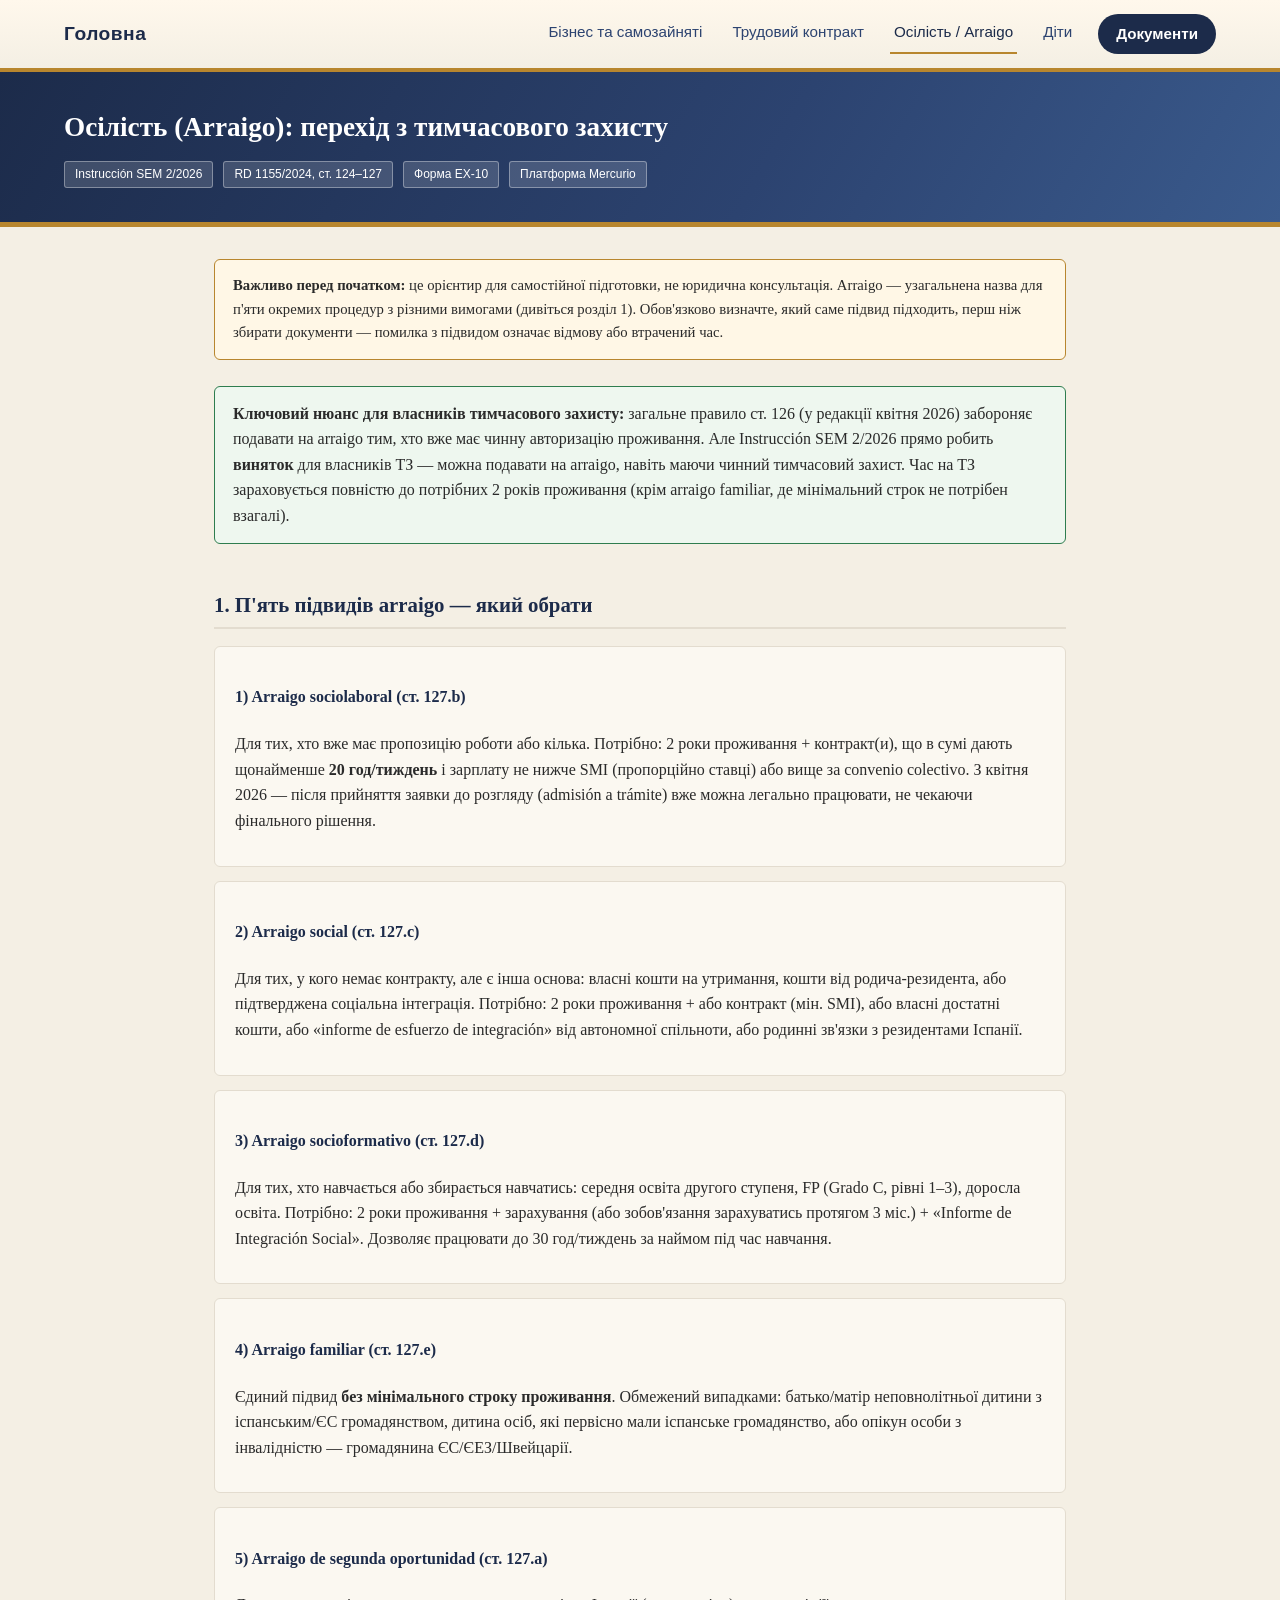
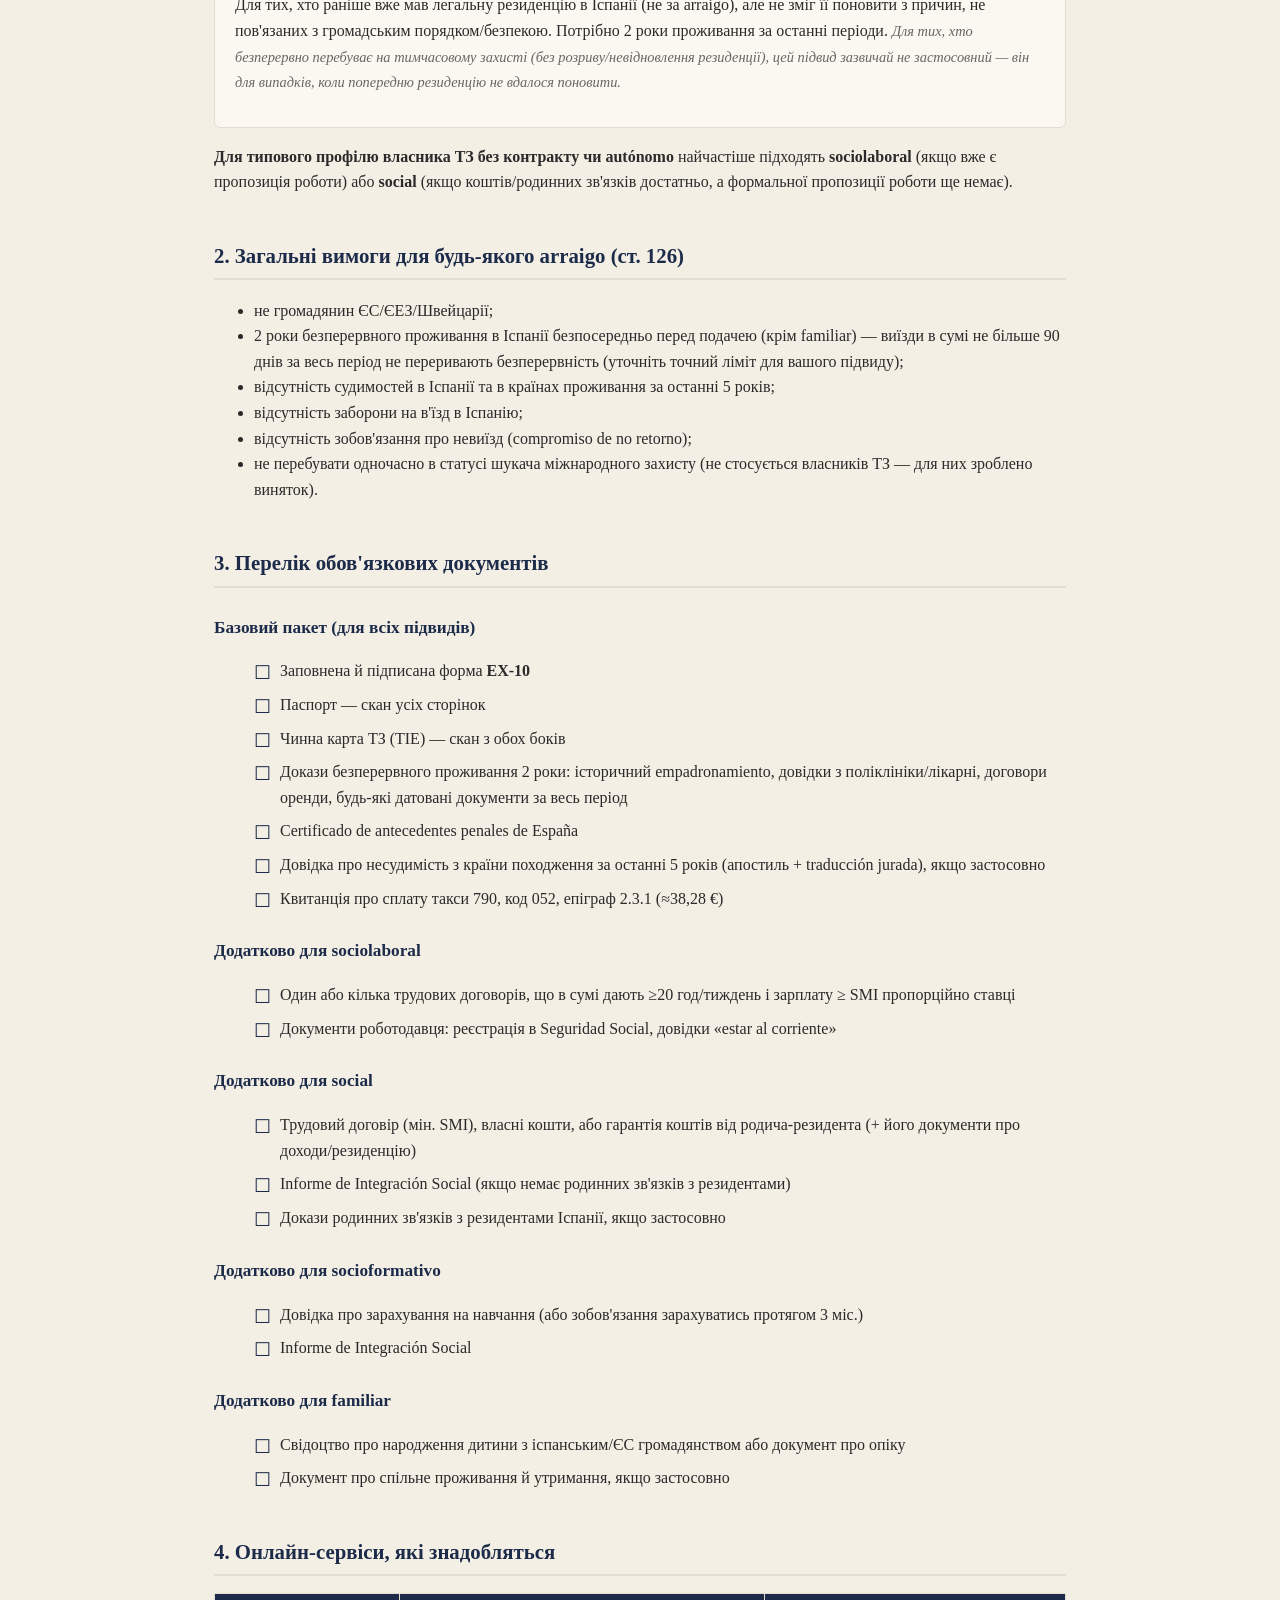
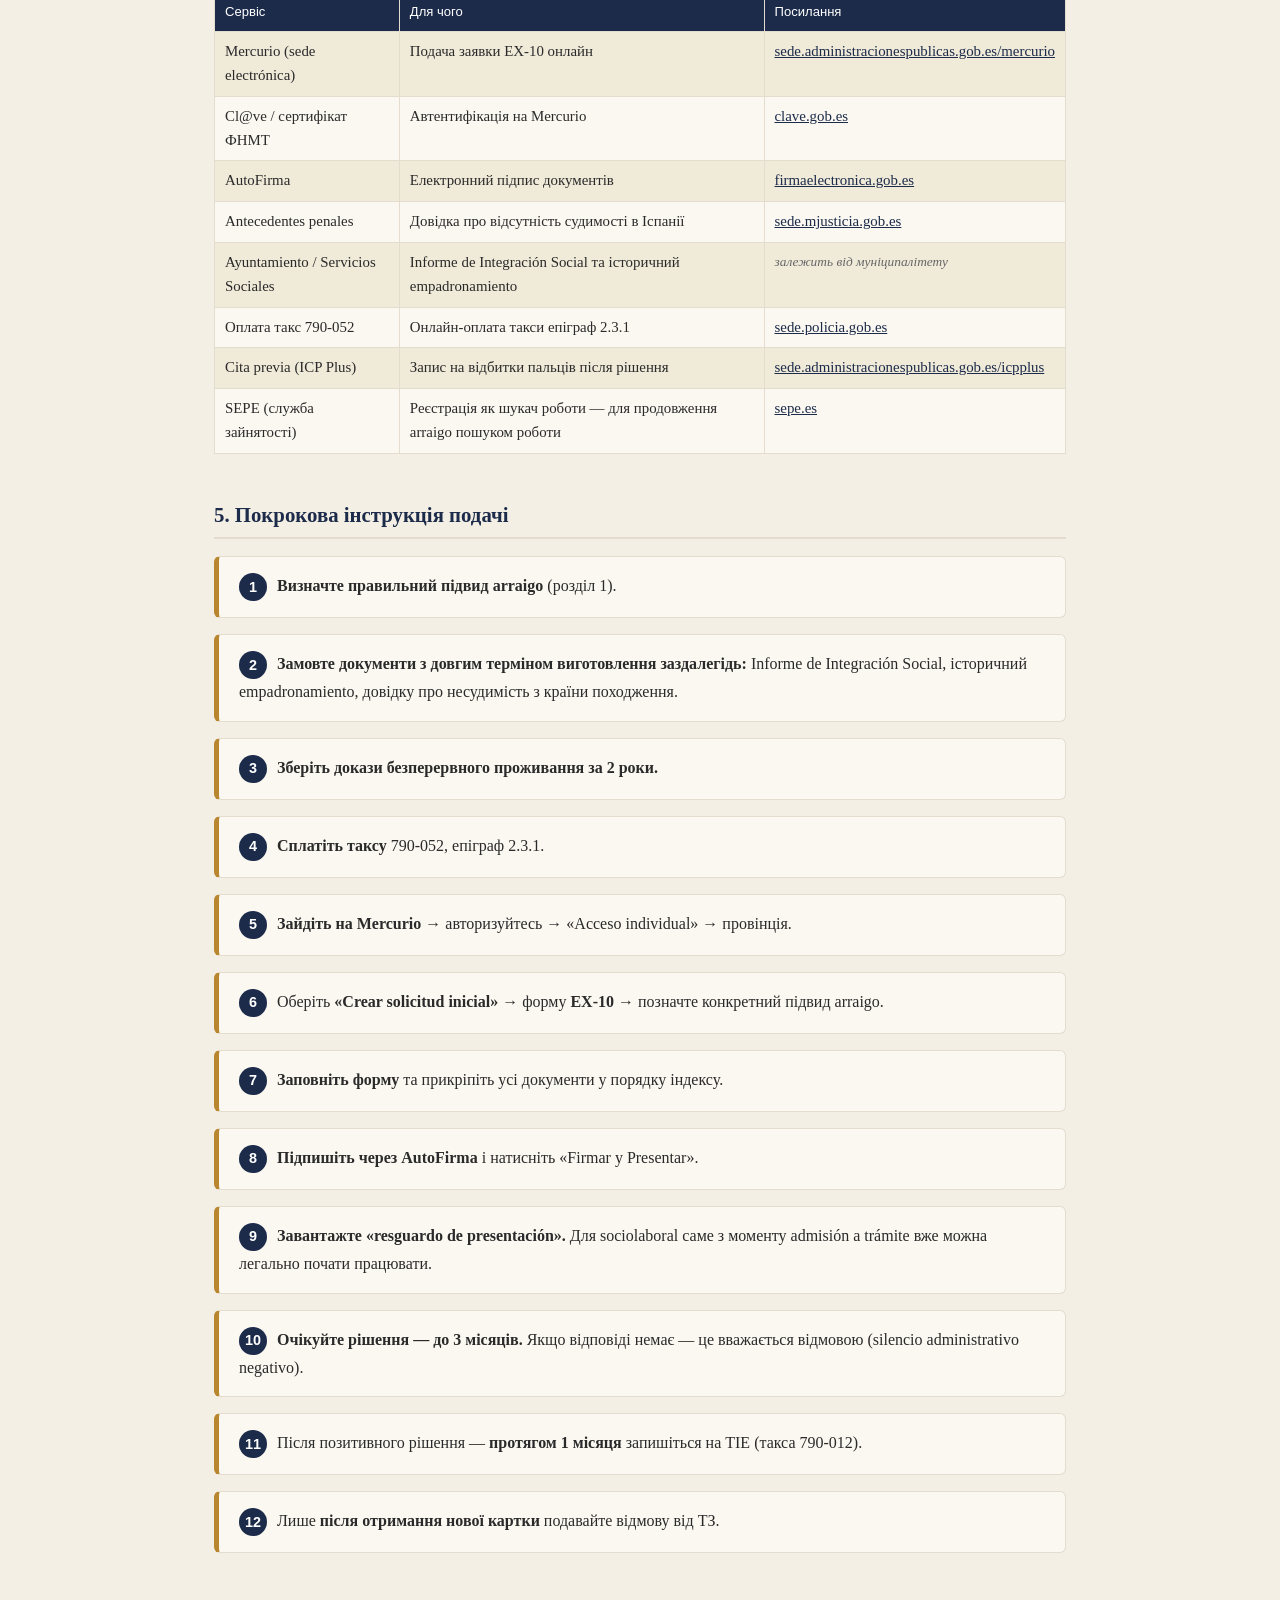
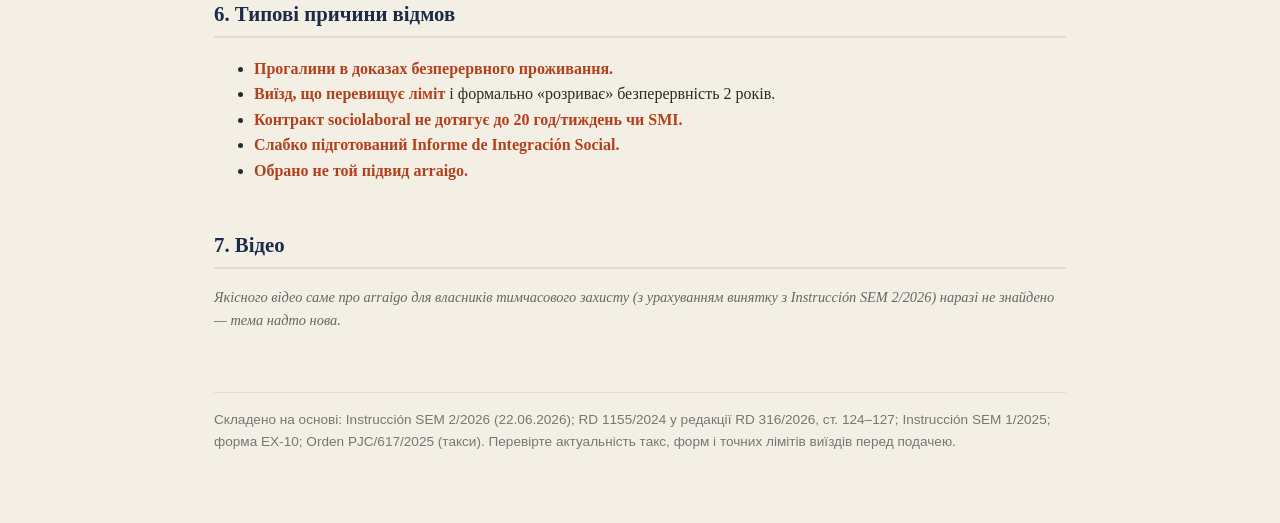
==== pages/arraigo.html @ 9e44d5eb "Initial commit: static site "Довідник ТЗ" Головна сторінка, сторінки розділів (arraigo, cuenta ajena" ====
<!DOCTYPE html>
<html lang="uk">
<head>
<meta charset="UTF-8">
<meta name="viewport" content="width=device-width, initial-scale=1.0">
<title>Осілість / Arraigo — перехід з ТЗ</title>
<link rel="stylesheet" href="../css/style.css">
</head>
<body>

<header class="site-header">
  <div class="nav-bar">
    <a href="../index.html" class="nav-logo">Головна</a>
    <nav class="nav-links">
      <a href="cuenta-propia.html">Бізнес та самозайняті</a>
      <a href="cuenta-ajena.html">Трудовий контракт</a>
      <a href="arraigo.html" class="active">Осілість / Arraigo</a>
      <a href="dity.html">Діти</a>
      <a href="dokumenty.html" class="nav-docs">Документи</a>
    </nav>
  </div>
</header>

<div class="page-banner">
  <h1>Осілість (Arraigo): перехід з тимчасового захисту</h1>
  <div class="badges">
    <span class="badge">Instrucción SEM 2/2026</span>
    <span class="badge">RD 1155/2024, ст. 124–127</span>
    <span class="badge">Форма EX-10</span>
    <span class="badge">Платформа Mercurio</span>
  </div>
</div>

<div class="container">

<div class="disclaimer">
  <strong>Важливо перед початком:</strong> це орієнтир для самостійної підготовки, не юридична консультація. Arraigo — узагальнена назва для п'яти окремих процедур з різними вимогами (дивіться розділ 1). Обов'язково визначте, який саме підвид підходить, перш ніж збирати документи — помилка з підвидом означає відмову або втрачений час.
</div>

<div class="highlight">
<strong>Ключовий нюанс для власників тимчасового захисту:</strong> загальне правило ст. 126 (у редакції квітня 2026) забороняє подавати на arraigo тим, хто вже має чинну авторизацію проживання. Але Instrucción SEM 2/2026 прямо робить <strong>виняток</strong> для власників ТЗ — можна подавати на arraigo, навіть маючи чинний тимчасовий захист. Час на ТЗ зараховується повністю до потрібних 2 років проживання (крім arraigo familiar, де мінімальний строк не потрібен взагалі).
</div>

<h2>1. П'ять підвидів arraigo — який обрати</h2>

<div class="type-card">
<h4>1) Arraigo sociolaboral (ст. 127.b)</h4>
<p>Для тих, хто вже має пропозицію роботи або кілька. Потрібно: 2 роки проживання + контракт(и), що в сумі дають щонайменше <strong>20 год/тиждень</strong> і зарплату не нижче SMI (пропорційно ставці) або вище за convenio colectivo. З квітня 2026 — після прийняття заявки до розгляду (admisión a trámite) вже можна легально працювати, не чекаючи фінального рішення.</p>
</div>

<div class="type-card">
<h4>2) Arraigo social (ст. 127.c)</h4>
<p>Для тих, у кого немає контракту, але є інша основа: власні кошти на утримання, кошти від родича-резидента, або підтверджена соціальна інтеграція. Потрібно: 2 роки проживання + або контракт (мін. SMI), або власні достатні кошти, або «informe de esfuerzo de integración» від автономної спільноти, або родинні зв'язки з резидентами Іспанії.</p>
</div>

<div class="type-card">
<h4>3) Arraigo socioformativo (ст. 127.d)</h4>
<p>Для тих, хто навчається або збирається навчатись: середня освіта другого ступеня, FP (Grado C, рівні 1–3), доросла освіта. Потрібно: 2 роки проживання + зарахування (або зобов'язання зарахуватись протягом 3 міс.) + «Informe de Integración Social». Дозволяє працювати до 30 год/тиждень за наймом під час навчання.</p>
</div>

<div class="type-card">
<h4>4) Arraigo familiar (ст. 127.e)</h4>
<p>Єдиний підвид <strong>без мінімального строку проживання</strong>. Обмежений випадками: батько/матір неповнолітньої дитини з іспанським/ЄС громадянством, дитина осіб, які первісно мали іспанське громадянство, або опікун особи з інвалідністю — громадянина ЄС/ЄЕЗ/Швейцарії.</p>
</div>

<div class="type-card">
<h4>5) Arraigo de segunda oportunidad (ст. 127.a)</h4>
<p>Для тих, хто раніше вже мав легальну резиденцію в Іспанії (не за arraigo), але не зміг її поновити з причин, не пов'язаних з громадським порядком/безпекою. Потрібно 2 роки проживання за останні періоди. <span class="note">Для тих, хто безперервно перебуває на тимчасовому захисті (без розриву/невідновлення резиденції), цей підвид зазвичай не застосовний — він для випадків, коли попередню резиденцію не вдалося поновити.</span></p>
</div>

<p><strong>Для типового профілю власника ТЗ без контракту чи autónomo</strong> найчастіше підходять <strong>sociolaboral</strong> (якщо вже є пропозиція роботи) або <strong>social</strong> (якщо коштів/родинних зв'язків достатньо, а формальної пропозиції роботи ще немає).</p>

<h2>2. Загальні вимоги для будь-якого arraigo (ст. 126)</h2>
<ul>
  <li>не громадянин ЄС/ЄЕЗ/Швейцарії;</li>
  <li>2 роки безперервного проживання в Іспанії безпосередньо перед подачею (крім familiar) — виїзди в сумі не більше 90 днів за весь період не переривають безперервність (уточніть точний ліміт для вашого підвиду);</li>
  <li>відсутність судимостей в Іспанії та в країнах проживання за останні 5 років;</li>
  <li>відсутність заборони на в'їзд в Іспанію;</li>
  <li>відсутність зобов'язання про невиїзд (compromiso de no retorno);</li>
  <li>не перебувати одночасно в статусі шукача міжнародного захисту (не стосується власників ТЗ — для них зроблено виняток).</li>
</ul>

<h2>3. Перелік обов'язкових документів</h2>

<h3>Базовий пакет (для всіх підвидів)</h3>
<ul class="checklist">
  <li>Заповнена й підписана форма <strong>EX-10</strong></li>
  <li>Паспорт — скан усіх сторінок</li>
  <li>Чинна карта ТЗ (TIE) — скан з обох боків</li>
  <li>Докази безперервного проживання 2 роки: історичний empadronamiento, довідки з поліклініки/лікарні, договори оренди, будь-які датовані документи за весь період</li>
  <li>Certificado de antecedentes penales de España</li>
  <li>Довідка про несудимість з країни походження за останні 5 років (апостиль + traducción jurada), якщо застосовно</li>
  <li>Квитанція про сплату такси 790, код 052, епіграф 2.3.1 (≈38,28 €)</li>
</ul>

<h3>Додатково для sociolaboral</h3>
<ul class="checklist">
  <li>Один або кілька трудових договорів, що в сумі дають ≥20 год/тиждень і зарплату ≥ SMI пропорційно ставці</li>
  <li>Документи роботодавця: реєстрація в Seguridad Social, довідки «estar al corriente»</li>
</ul>

<h3>Додатково для social</h3>
<ul class="checklist">
  <li>Трудовий договір (мін. SMI), власні кошти, або гарантія коштів від родича-резидента (+ його документи про доходи/резиденцію)</li>
  <li>Informe de Integración Social (якщо немає родинних зв'язків з резидентами)</li>
  <li>Докази родинних зв'язків з резидентами Іспанії, якщо застосовно</li>
</ul>

<h3>Додатково для socioformativo</h3>
<ul class="checklist">
  <li>Довідка про зарахування на навчання (або зобов'язання зарахуватись протягом 3 міс.)</li>
  <li>Informe de Integración Social</li>
</ul>

<h3>Додатково для familiar</h3>
<ul class="checklist">
  <li>Свідоцтво про народження дитини з іспанським/ЄС громадянством або документ про опіку</li>
  <li>Документ про спільне проживання й утримання, якщо застосовно</li>
</ul>

<h2>4. Онлайн-сервіси, які знадобляться</h2>

<table>
<tr><th>Сервіс</th><th>Для чого</th><th>Посилання</th></tr>
<tr><td>Mercurio (sede electrónica)</td><td>Подача заявки EX-10 онлайн</td><td><a href="https://sede.administracionespublicas.gob.es/mercurio/inicioMercurio.html" target="_blank">sede.administracionespublicas.gob.es/mercurio</a></td></tr>
<tr><td>Cl@ve / сертифікат ФНМТ</td><td>Автентифікація на Mercurio</td><td><a href="https://clave.gob.es/" target="_blank">clave.gob.es</a></td></tr>
<tr><td>AutoFirma</td><td>Електронний підпис документів</td><td><a href="https://firmaelectronica.gob.es/Home/Descargas.html" target="_blank">firmaelectronica.gob.es</a></td></tr>
<tr><td>Antecedentes penales</td><td>Довідка про відсутність судимості в Іспанії</td><td><a href="https://sede.mjusticia.gob.es/es/tramites/certificado-antecedentes-penales" target="_blank">sede.mjusticia.gob.es</a></td></tr>
<tr><td>Ayuntamiento / Servicios Sociales</td><td>Informe de Integración Social та історичний empadronamiento</td><td class="note">залежить від муніципалітету</td></tr>
<tr><td>Оплата такс 790-052</td><td>Онлайн-оплата такси епіграф 2.3.1</td><td><a href="https://sede.policia.gob.es/Tasa790_052/ImpresoRellenar.aspx" target="_blank">sede.policia.gob.es</a></td></tr>
<tr><td>Cita previa (ICP Plus)</td><td>Запис на відбитки пальців після рішення</td><td><a href="https://sede.administracionespublicas.gob.es/icpplus/index.html" target="_blank">sede.administracionespublicas.gob.es/icpplus</a></td></tr>
<tr><td>SEPE (служба зайнятості)</td><td>Реєстрація як шукач роботи — для продовження arraigo пошуком роботи</td><td><a href="https://www.sepe.es/" target="_blank">sepe.es</a></td></tr>
</table>

<h2>5. Покрокова інструкція подачі</h2>
<div class="step"><span class="step-num">1</span><strong>Визначте правильний підвид arraigo</strong> (розділ 1).</div>
<div class="step"><span class="step-num">2</span><strong>Замовте документи з довгим терміном виготовлення заздалегідь:</strong> Informe de Integración Social, історичний empadronamiento, довідку про несудимість з країни походження.</div>
<div class="step"><span class="step-num">3</span><strong>Зберіть докази безперервного проживання за 2 роки.</strong></div>
<div class="step"><span class="step-num">4</span><strong>Сплатіть таксу</strong> 790-052, епіграф 2.3.1.</div>
<div class="step"><span class="step-num">5</span><strong>Зайдіть на Mercurio</strong> → авторизуйтесь → «Acceso individual» → провінція.</div>
<div class="step"><span class="step-num">6</span>Оберіть <strong>«Crear solicitud inicial»</strong> → форму <strong>EX-10</strong> → позначте конкретний підвид arraigo.</div>
<div class="step"><span class="step-num">7</span><strong>Заповніть форму</strong> та прикріпіть усі документи у порядку індексу.</div>
<div class="step"><span class="step-num">8</span><strong>Підпишіть через AutoFirma</strong> і натисніть «Firmar y Presentar».</div>
<div class="step"><span class="step-num">9</span><strong>Завантажте «resguardo de presentación».</strong> Для sociolaboral саме з моменту admisión a trámite вже можна легально почати працювати.</div>
<div class="step"><span class="step-num">10</span><strong>Очікуйте рішення — до 3 місяців.</strong> Якщо відповіді немає — це вважається відмовою (silencio administrativo negativo).</div>
<div class="step"><span class="step-num">11</span>Після позитивного рішення — <strong>протягом 1 місяця</strong> запишіться на TIE (такса 790-012).</div>
<div class="step"><span class="step-num">12</span>Лише <strong>після отримання нової картки</strong> подавайте відмову від ТЗ.</div>

<h2>6. Типові причини відмов</h2>
<ul>
  <li><span class="tag-warn">Прогалини в доказах безперервного проживання.</span></li>
  <li><span class="tag-warn">Виїзд, що перевищує ліміт</span> і формально «розриває» безперервність 2 років.</li>
  <li><span class="tag-warn">Контракт sociolaboral не дотягує до 20 год/тиждень чи SMI.</span></li>
  <li><span class="tag-warn">Слабко підготований Informe de Integración Social.</span></li>
  <li><span class="tag-warn">Обрано не той підвид arraigo.</span></li>
</ul>

<h2>7. Відео</h2>
<p class="note">Якісного відео саме про arraigo для власників тимчасового захисту (з урахуванням винятку з Instrucción SEM 2/2026) наразі не знайдено — тема надто нова.</p>

<div class="page-footer">
  Складено на основі: Instrucción SEM 2/2026 (22.06.2026); RD 1155/2024 у редакції RD 316/2026, ст. 124–127; Instrucción SEM 1/2025; форма EX-10; Orden PJC/617/2025 (такси). Перевірте актуальність такс, форм і точних лімітів виїздів перед подачею.
</div>

</div>
</body>
</html>
---- css/style.css ----
:root{
  --navy:#1c2b4a;
  --navy-light:#2c4370;
  --gold:#b8862e;
  --gold-light:#d9a94a;
  --bg:#f4efe4;
  --bg-card:#fbf8f1;
  --line:#e3dccf;
  --ok:#2e7d4f;
  --warn:#b3401c;
  --ukr-blue:#0057b7;
  --ukr-yellow:#ffd700;
  --esp-red:#c60b1e;
}

*{box-sizing:border-box;}

body{
  margin:0;
  font-family:"Georgia","Times New Roman",serif;
  background:var(--bg);
  color:#2a2a2a;
  line-height:1.6;
}

a{color:var(--navy);}

/* ===== HEADER / NAV ===== */
.site-header{
  background:linear-gradient(180deg,#fff8ec 0%, var(--bg) 100%);
  border-bottom:4px solid var(--gold);
}

.nav-bar{
  max-width:1200px;
  margin:0 auto;
  display:flex;
  align-items:center;
  justify-content:space-between;
  padding:14px 24px;
  flex-wrap:wrap;
  gap:10px;
}

.nav-logo{
  font-weight:bold;
  font-size:1.2em;
  color:var(--navy);
  text-decoration:none;
  font-family:Arial,sans-serif;
  letter-spacing:0.5px;
}

.nav-links{
  display:flex;
  gap:22px;
  flex-wrap:wrap;
  font-family:Arial,sans-serif;
  font-size:0.95em;
}

.nav-links a{
  text-decoration:none;
  color:var(--navy-light);
  padding:6px 4px;
  border-bottom:2px solid transparent;
  transition:border-color .2s;
}
.nav-links a:hover, .nav-links a.active{
  border-bottom:2px solid var(--gold);
  color:var(--navy);
}

.nav-docs{
  background:var(--navy);
  color:#fff !important;
  padding:8px 18px !important;
  border-radius:20px;
  border-bottom:none !important;
  font-weight:bold;
}
.nav-docs:hover{
  background:var(--gold);
  border-bottom:none !important;
}

/* ===== HERO (тільки на головній) ===== */
.hero{
  position:relative;
  width:100%;
  max-height:420px;
  overflow:hidden;
}
.hero img{
  width:100%;
  display:block;
  object-fit:cover;
  max-height:420px;
}
.hero-caption{
  position:absolute;
  bottom:0; left:0; right:0;
  background:linear-gradient(0deg, rgba(28,43,74,0.88) 0%, rgba(28,43,74,0.15) 90%);
  color:#fff;
  padding:40px 5% 24px;
  text-align:center;
}
.hero-caption h1{
  font-size:1.9em;
  margin:0 0 8px;
  font-family:Georgia, serif;
  text-shadow:0 2px 6px rgba(0,0,0,0.4);
}
.hero-caption p{
  margin:0;
  font-size:1.05em;
  opacity:0.95;
  font-family:Arial,sans-serif;
}

/* ===== PAGE BANNER (на внутрішніх сторінках) ===== */
.page-banner{
  background:linear-gradient(120deg, var(--navy) 0%, var(--navy-light) 60%, #3a5a8c 100%);
  color:#fff;
  padding:34px 5%;
  border-bottom:5px solid var(--gold);
}
.page-banner h1{
  margin:0 0 6px;
  font-size:1.7em;
}
.page-banner .badges{margin-top:10px;}
.badge{
  display:inline-block;
  background:rgba(255,255,255,0.15);
  border:1px solid rgba(255,255,255,0.35);
  color:#fff;
  font-size:0.75em;
  padding:3px 10px;
  border-radius:3px;
  margin-right:6px;
  font-family:Arial,sans-serif;
}

/* ===== CONTAINER ===== */
.container{
  max-width:900px;
  margin:0 auto;
  padding:32px 24px 70px;
}
.container-wide{
  max-width:1200px;
  margin:0 auto;
  padding:32px 24px 70px;
}

/* ===== INTRO / SECTIONS ===== */
.intro-text{
  background:var(--bg-card);
  border:1px solid var(--line);
  border-radius:10px;
  padding:24px 30px;
  margin:30px 0;
}
.intro-text h2{margin-top:0;color:var(--navy);}

h2{color:var(--navy);border-bottom:2px solid var(--line);padding-bottom:6px;margin-top:44px;font-size:1.3em;}
h3{color:var(--navy);margin-top:26px;font-size:1.08em;}
h4{color:var(--navy);}

.disclaimer{
  background:#fff7e6;
  border:1px solid var(--gold);
  border-radius:6px;
  padding:14px 18px;
  margin-bottom:26px;
  font-size:0.92em;
}

.highlight{
  background:#eef7ef;
  border:1px solid var(--ok);
  border-radius:6px;
  padding:14px 18px;
  margin:16px 0;
}

.link-box{
  background:#eef2f7;
  border-radius:6px;
  padding:12px 16px;
  margin:10px 0;
}
.link-box a{font-weight:bold;}

.note{font-size:0.9em;color:#666;font-style:italic;}

.step{
  background:var(--bg-card);
  border:1px solid var(--line);
  border-left:5px solid var(--gold);
  border-radius:6px;
  padding:16px 20px;
  margin:16px 0;
}
.step-num{
  display:inline-flex;align-items:center;justify-content:center;
  width:28px;height:28px;background:var(--navy);color:#fff;
  border-radius:50%;font-family:Arial,sans-serif;font-weight:bold;
  font-size:0.9em;margin-right:10px;
}

.type-card{
  background:var(--bg-card);
  border:1px solid var(--line);
  border-radius:6px;
  padding:16px 20px;
  margin:14px 0;
}

table{width:100%;border-collapse:collapse;margin:16px 0;font-size:0.93em;background:var(--bg-card);}
th,td{border:1px solid var(--line);padding:8px 10px;text-align:left;vertical-align:top;}
th{background:var(--navy);color:#fff;font-family:Arial,sans-serif;font-weight:normal;font-size:0.88em;}
tr:nth-child(even){background:#f0ead9;}

.checklist li{list-style:none;margin-bottom:8px;padding-left:26px;position:relative;}
.checklist li::before{content:"☐";position:absolute;left:0;font-size:1.2em;color:var(--navy);}

.tag-ok{color:var(--ok);font-weight:bold;}
.tag-warn{color:var(--warn);font-weight:bold;}

/* ===== TILES (головна сторінка) ===== */
.tiles-grid{
  display:grid;
  grid-template-columns:repeat(4, 1fr);
  gap:22px;
  margin:36px 0;
}
.tiles-grid.small{
  grid-template-columns:repeat(2, 1fr);
  max-width:700px;
  margin:36px auto;
}
.tile{
  display:block;
  text-decoration:none;
  color:inherit;
  background:var(--bg-card);
  border:1px solid var(--line);
  border-radius:14px;
  overflow:hidden;
  box-shadow:0 3px 10px rgba(28,43,74,0.08);
  transition:transform .18s, box-shadow .18s;
}
.tile:hover{
  transform:translateY(-5px);
  box-shadow:0 10px 22px rgba(28,43,74,0.18);
}
.tile-img{
  width:100%;
  height:150px;
  object-fit:cover;
  display:block;
  border-bottom:4px solid var(--gold);
}
.tile-body{
  padding:16px 18px 20px;
  font-family:Arial,sans-serif;
}
.tile-body h3{
  margin:0 0 8px;
  color:var(--navy);
  font-size:1.05em;
  font-family:Georgia,serif;
}
.tile-body p{
  margin:0;
  font-size:0.88em;
  color:#555;
}
.tile-secondary .tile-body{
  background:linear-gradient(120deg, var(--navy) 0%, var(--navy-light) 100%);
}
.tile-secondary .tile-body h3{color:#fff;}
.tile-secondary .tile-body p{color:#e6e9f0;}
.tile-secondary{border-color:var(--navy);}

/* ===== FOOTER / LEGAL ===== */
.legal-footer{
  max-width:900px;
  margin:50px auto 0;
  padding:20px 24px 40px;
  border-top:1px solid var(--line);
  font-size:0.88em;
  color:#666;
  text-align:center;
  font-family:Arial,sans-serif;
}

.page-footer{
  margin-top:60px;
  padding-top:16px;
  border-top:1px solid var(--line);
  font-size:0.85em;
  color:#777;
  font-family:Arial,sans-serif;
}

@media (max-width: 900px){
  .tiles-grid{grid-template-columns:repeat(2,1fr);}
  .tiles-grid.small{grid-template-columns:1fr;}
  .hero-caption h1{font-size:1.3em;}
}
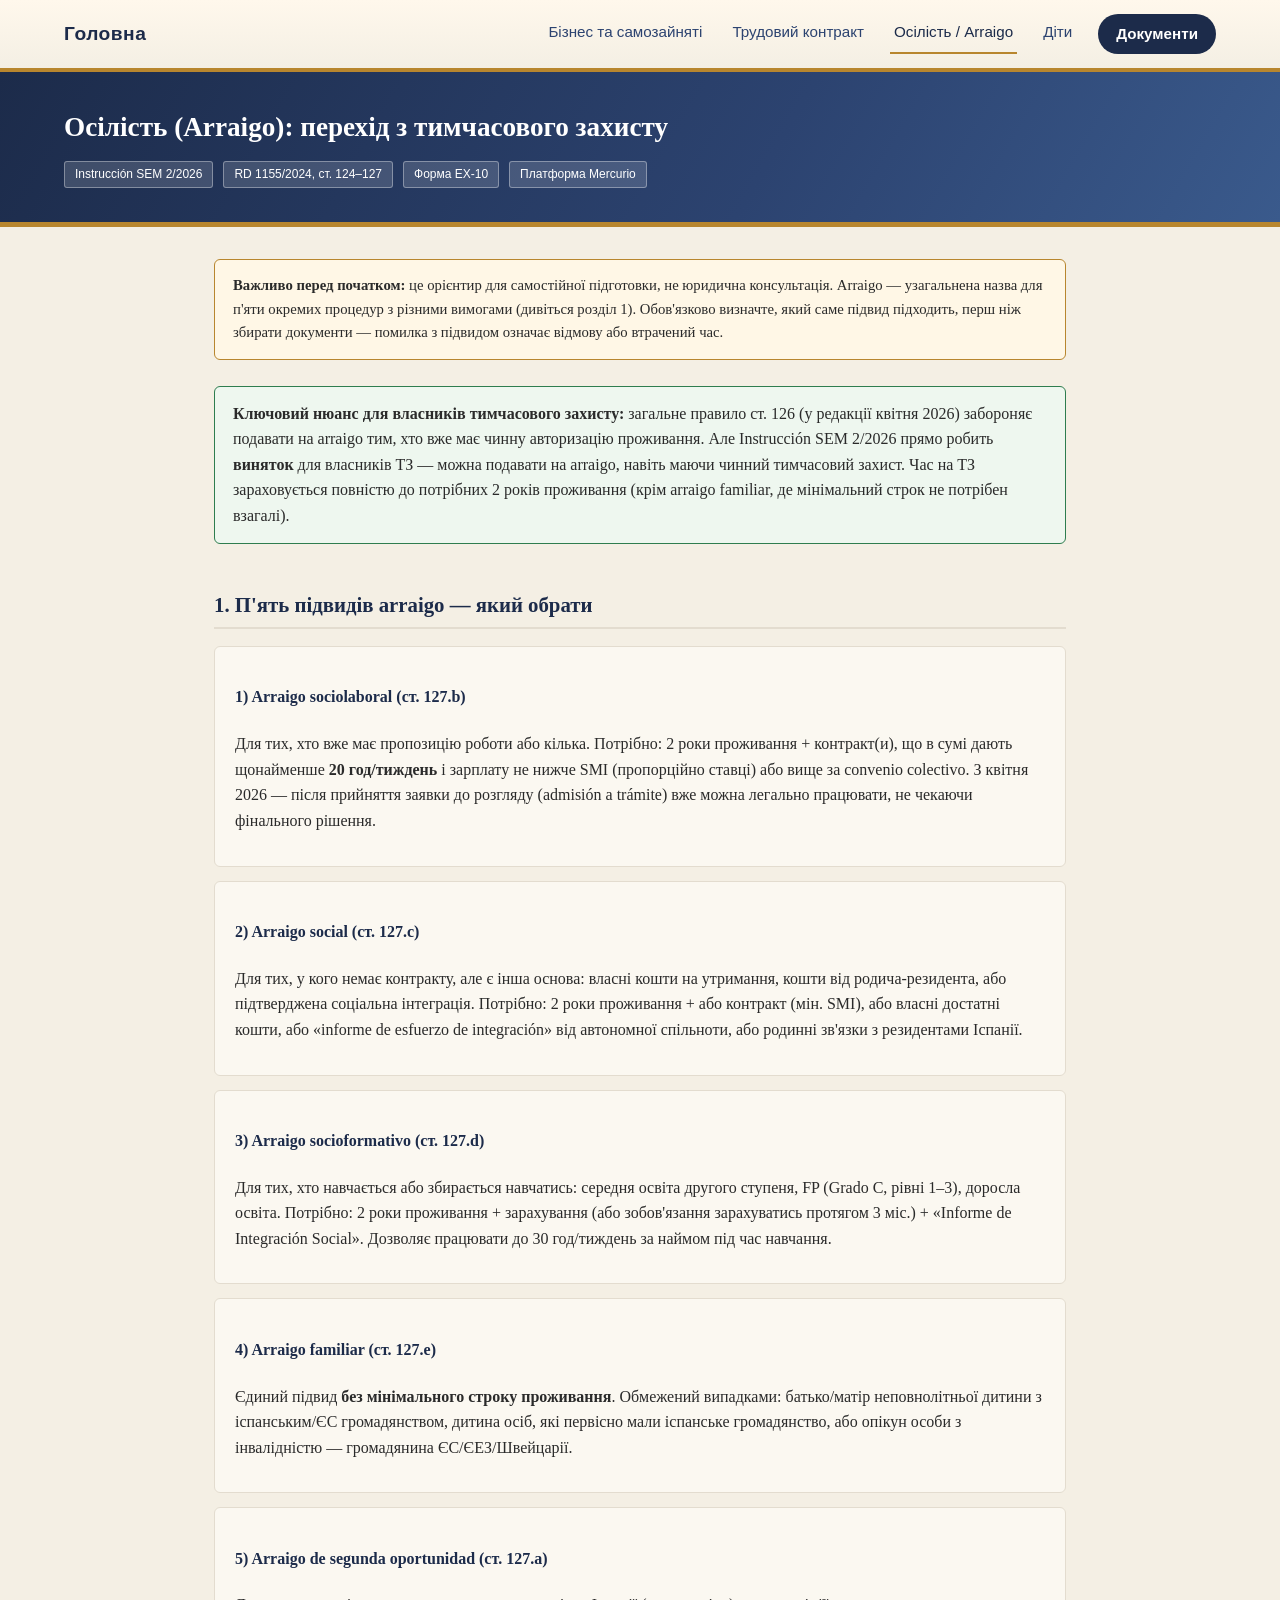
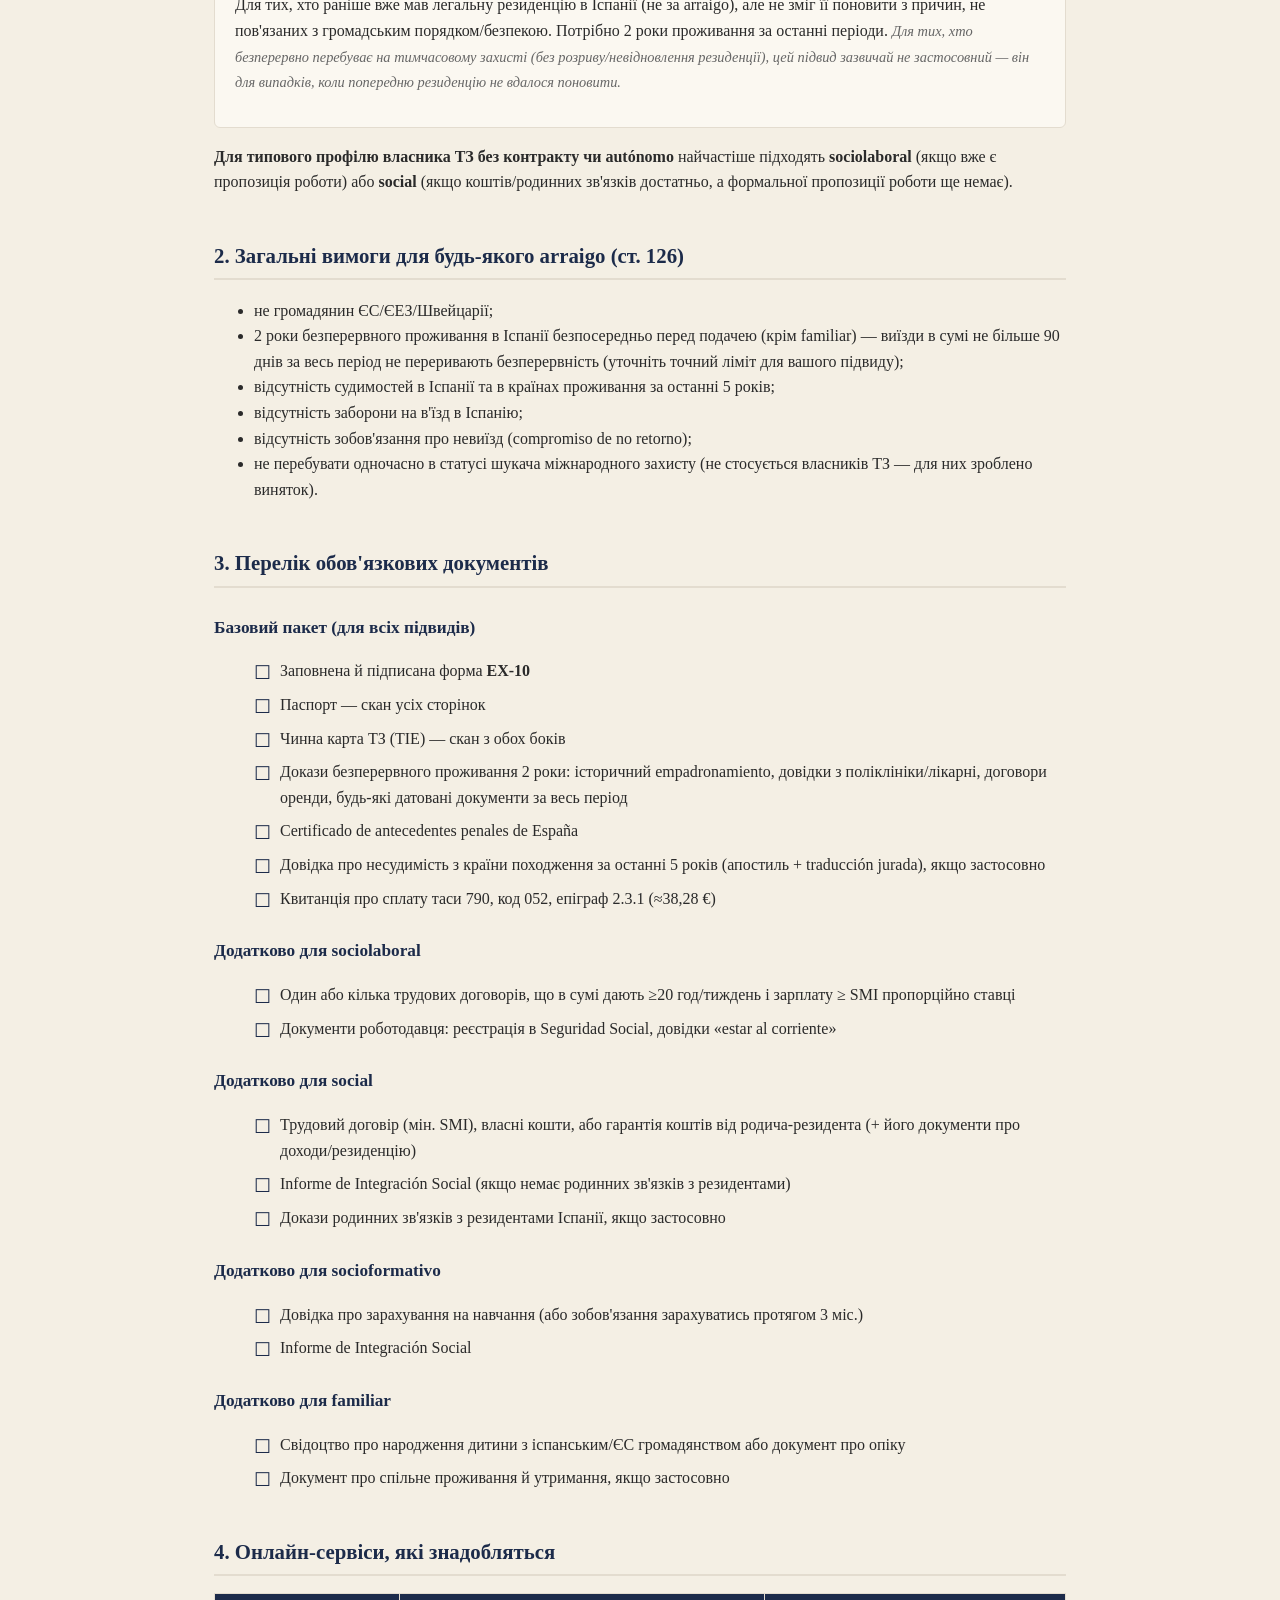
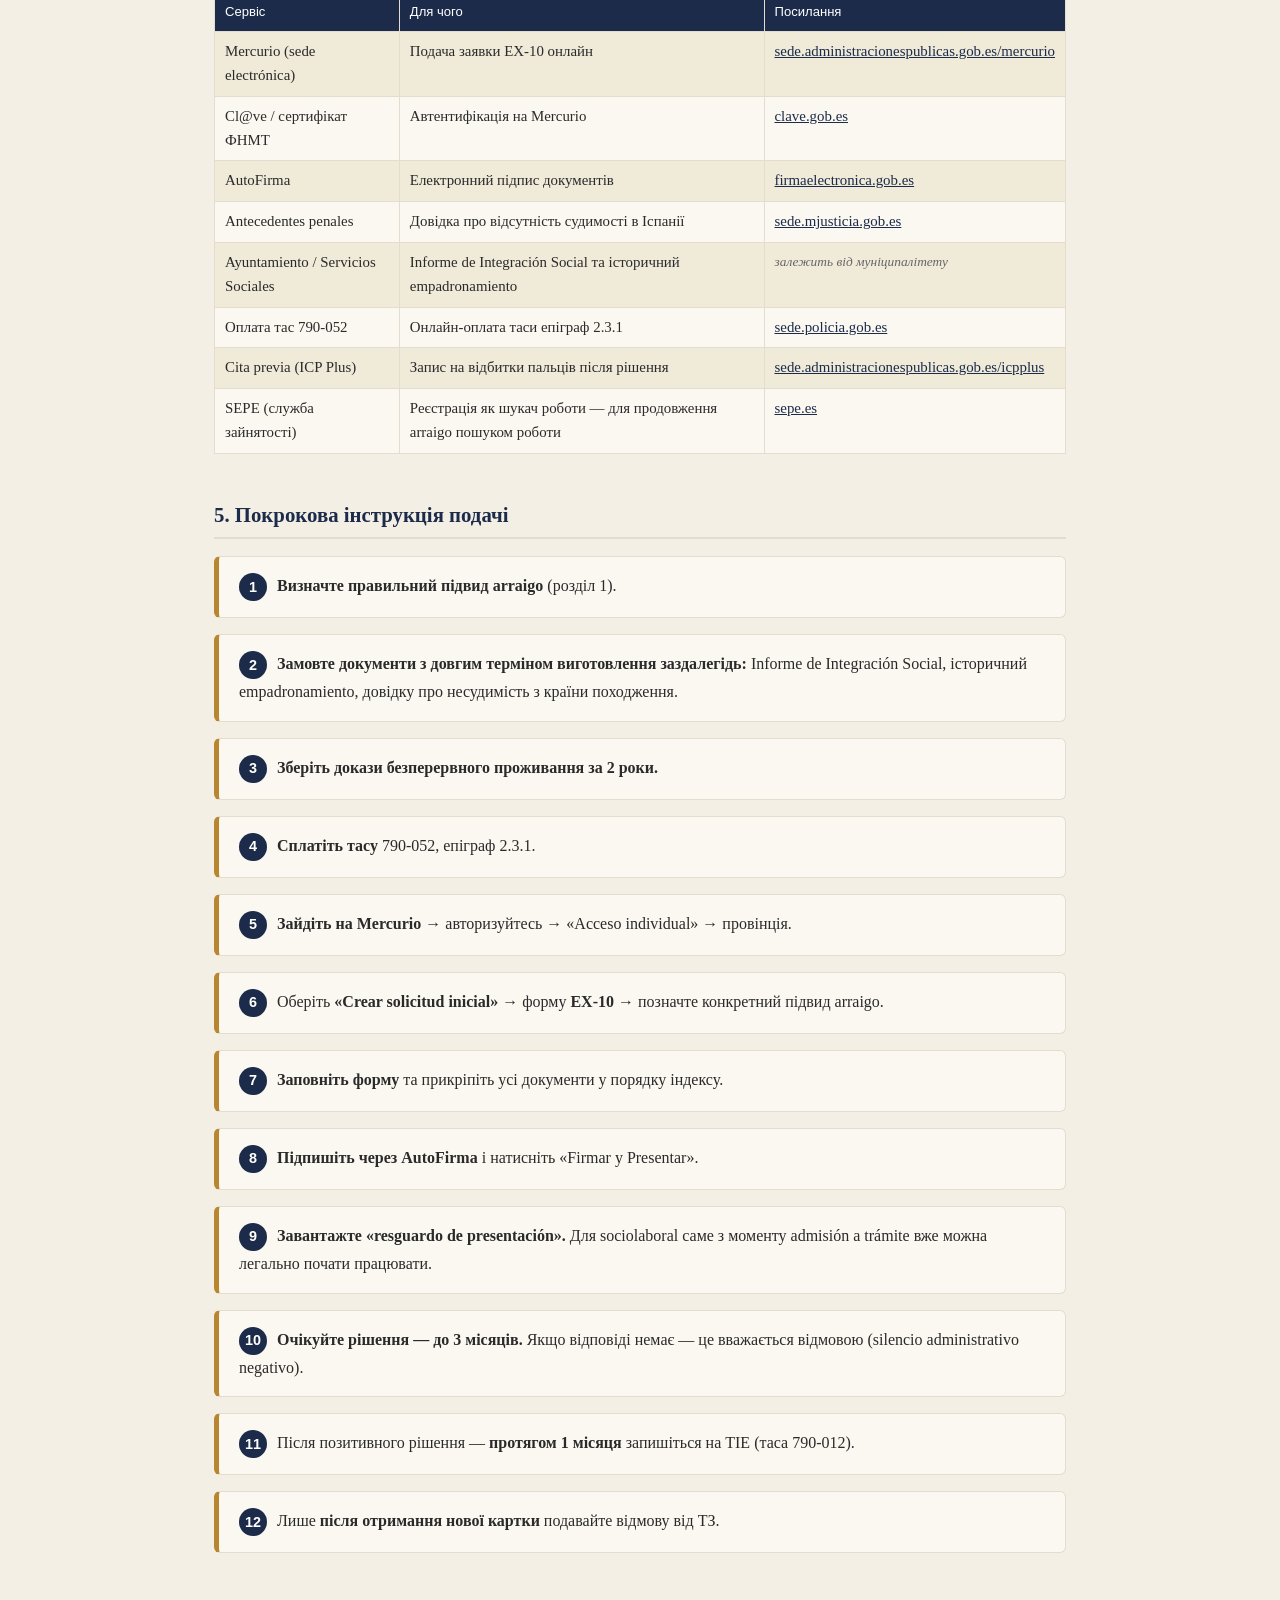
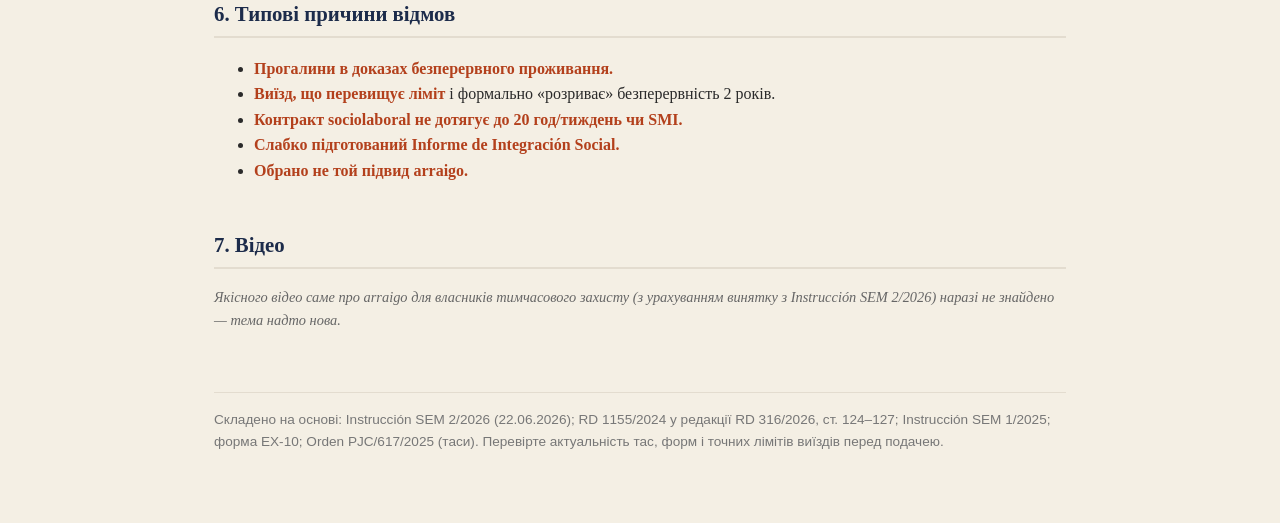
==== commit cb780351: "Уніфіковано написання: "такса" -> "таса" Замінено корінь "такс" на "тас" у всіх відмінках (таса, тас" ====
--- a/pages/arraigo.html
+++ b/pages/arraigo.html
@@ -90,7 +90,7 @@
   <li>Докази безперервного проживання 2 роки: історичний empadronamiento, довідки з поліклініки/лікарні, договори оренди, будь-які датовані документи за весь період</li>
   <li>Certificado de antecedentes penales de España</li>
   <li>Довідка про несудимість з країни походження за останні 5 років (апостиль + traducción jurada), якщо застосовно</li>
-  <li>Квитанція про сплату такси 790, код 052, епіграф 2.3.1 (≈38,28 €)</li>
+  <li>Квитанція про сплату таси 790, код 052, епіграф 2.3.1 (≈38,28 €)</li>
 </ul>
 
 <h3>Додатково для sociolaboral</h3>
@@ -127,7 +127,7 @@
 <tr><td>AutoFirma</td><td>Електронний підпис документів</td><td><a href="https://firmaelectronica.gob.es/Home/Descargas.html" target="_blank">firmaelectronica.gob.es</a></td></tr>
 <tr><td>Antecedentes penales</td><td>Довідка про відсутність судимості в Іспанії</td><td><a href="https://sede.mjusticia.gob.es/es/tramites/certificado-antecedentes-penales" target="_blank">sede.mjusticia.gob.es</a></td></tr>
 <tr><td>Ayuntamiento / Servicios Sociales</td><td>Informe de Integración Social та історичний empadronamiento</td><td class="note">залежить від муніципалітету</td></tr>
-<tr><td>Оплата такс 790-052</td><td>Онлайн-оплата такси епіграф 2.3.1</td><td><a href="https://sede.policia.gob.es/Tasa790_052/ImpresoRellenar.aspx" target="_blank">sede.policia.gob.es</a></td></tr>
+<tr><td>Оплата тас 790-052</td><td>Онлайн-оплата таси епіграф 2.3.1</td><td><a href="https://sede.policia.gob.es/Tasa790_052/ImpresoRellenar.aspx" target="_blank">sede.policia.gob.es</a></td></tr>
 <tr><td>Cita previa (ICP Plus)</td><td>Запис на відбитки пальців після рішення</td><td><a href="https://sede.administracionespublicas.gob.es/icpplus/index.html" target="_blank">sede.administracionespublicas.gob.es/icpplus</a></td></tr>
 <tr><td>SEPE (служба зайнятості)</td><td>Реєстрація як шукач роботи — для продовження arraigo пошуком роботи</td><td><a href="https://www.sepe.es/" target="_blank">sepe.es</a></td></tr>
 </table>
@@ -136,14 +136,14 @@
 <div class="step"><span class="step-num">1</span><strong>Визначте правильний підвид arraigo</strong> (розділ 1).</div>
 <div class="step"><span class="step-num">2</span><strong>Замовте документи з довгим терміном виготовлення заздалегідь:</strong> Informe de Integración Social, історичний empadronamiento, довідку про несудимість з країни походження.</div>
 <div class="step"><span class="step-num">3</span><strong>Зберіть докази безперервного проживання за 2 роки.</strong></div>
-<div class="step"><span class="step-num">4</span><strong>Сплатіть таксу</strong> 790-052, епіграф 2.3.1.</div>
+<div class="step"><span class="step-num">4</span><strong>Сплатіть тасу</strong> 790-052, епіграф 2.3.1.</div>
 <div class="step"><span class="step-num">5</span><strong>Зайдіть на Mercurio</strong> → авторизуйтесь → «Acceso individual» → провінція.</div>
 <div class="step"><span class="step-num">6</span>Оберіть <strong>«Crear solicitud inicial»</strong> → форму <strong>EX-10</strong> → позначте конкретний підвид arraigo.</div>
 <div class="step"><span class="step-num">7</span><strong>Заповніть форму</strong> та прикріпіть усі документи у порядку індексу.</div>
 <div class="step"><span class="step-num">8</span><strong>Підпишіть через AutoFirma</strong> і натисніть «Firmar y Presentar».</div>
 <div class="step"><span class="step-num">9</span><strong>Завантажте «resguardo de presentación».</strong> Для sociolaboral саме з моменту admisión a trámite вже можна легально почати працювати.</div>
 <div class="step"><span class="step-num">10</span><strong>Очікуйте рішення — до 3 місяців.</strong> Якщо відповіді немає — це вважається відмовою (silencio administrativo negativo).</div>
-<div class="step"><span class="step-num">11</span>Після позитивного рішення — <strong>протягом 1 місяця</strong> запишіться на TIE (такса 790-012).</div>
+<div class="step"><span class="step-num">11</span>Після позитивного рішення — <strong>протягом 1 місяця</strong> запишіться на TIE (таса 790-012).</div>
 <div class="step"><span class="step-num">12</span>Лише <strong>після отримання нової картки</strong> подавайте відмову від ТЗ.</div>
 
 <h2>6. Типові причини відмов</h2>
@@ -159,7 +159,7 @@
 <p class="note">Якісного відео саме про arraigo для власників тимчасового захисту (з урахуванням винятку з Instrucción SEM 2/2026) наразі не знайдено — тема надто нова.</p>
 
 <div class="page-footer">
-  Складено на основі: Instrucción SEM 2/2026 (22.06.2026); RD 1155/2024 у редакції RD 316/2026, ст. 124–127; Instrucción SEM 1/2025; форма EX-10; Orden PJC/617/2025 (такси). Перевірте актуальність такс, форм і точних лімітів виїздів перед подачею.
+  Складено на основі: Instrucción SEM 2/2026 (22.06.2026); RD 1155/2024 у редакції RD 316/2026, ст. 124–127; Instrucción SEM 1/2025; форма EX-10; Orden PJC/617/2025 (таси). Перевірте актуальність тас, форм і точних лімітів виїздів перед подачею.
 </div>
 
 </div>
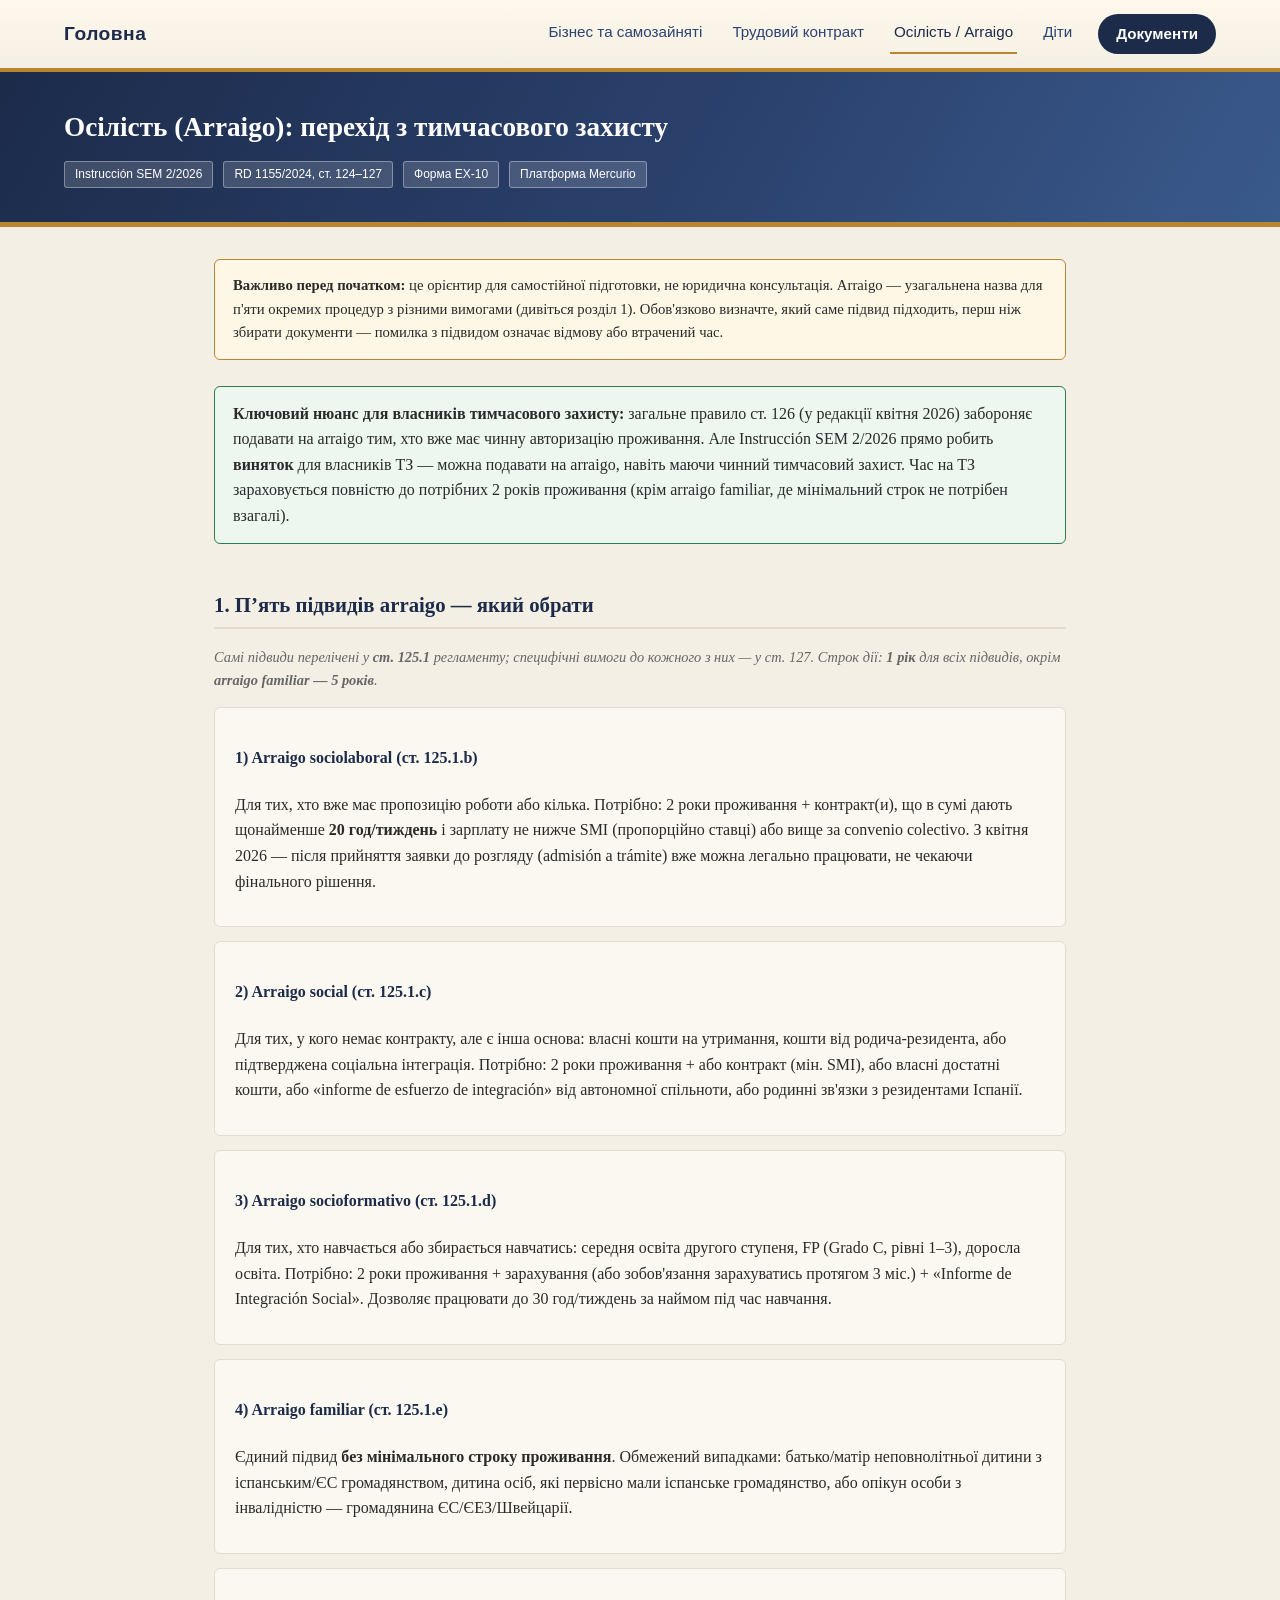
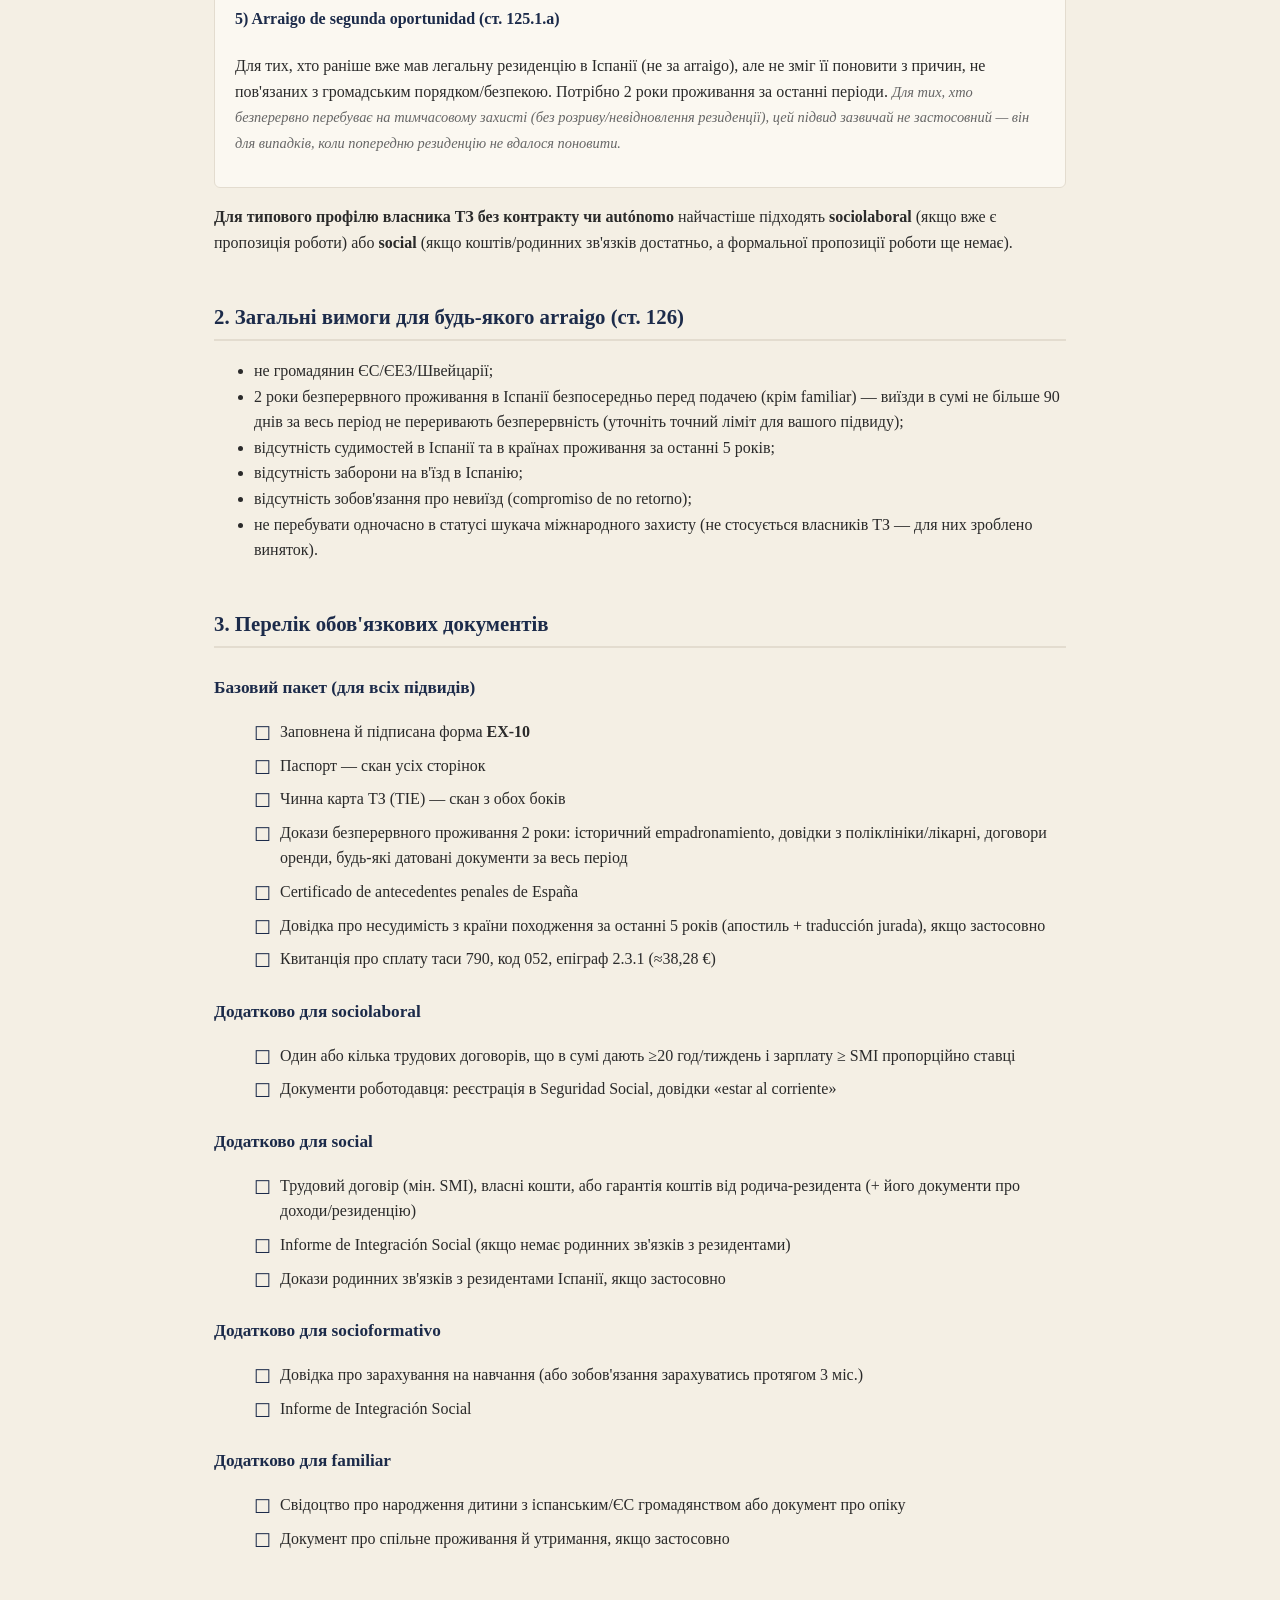
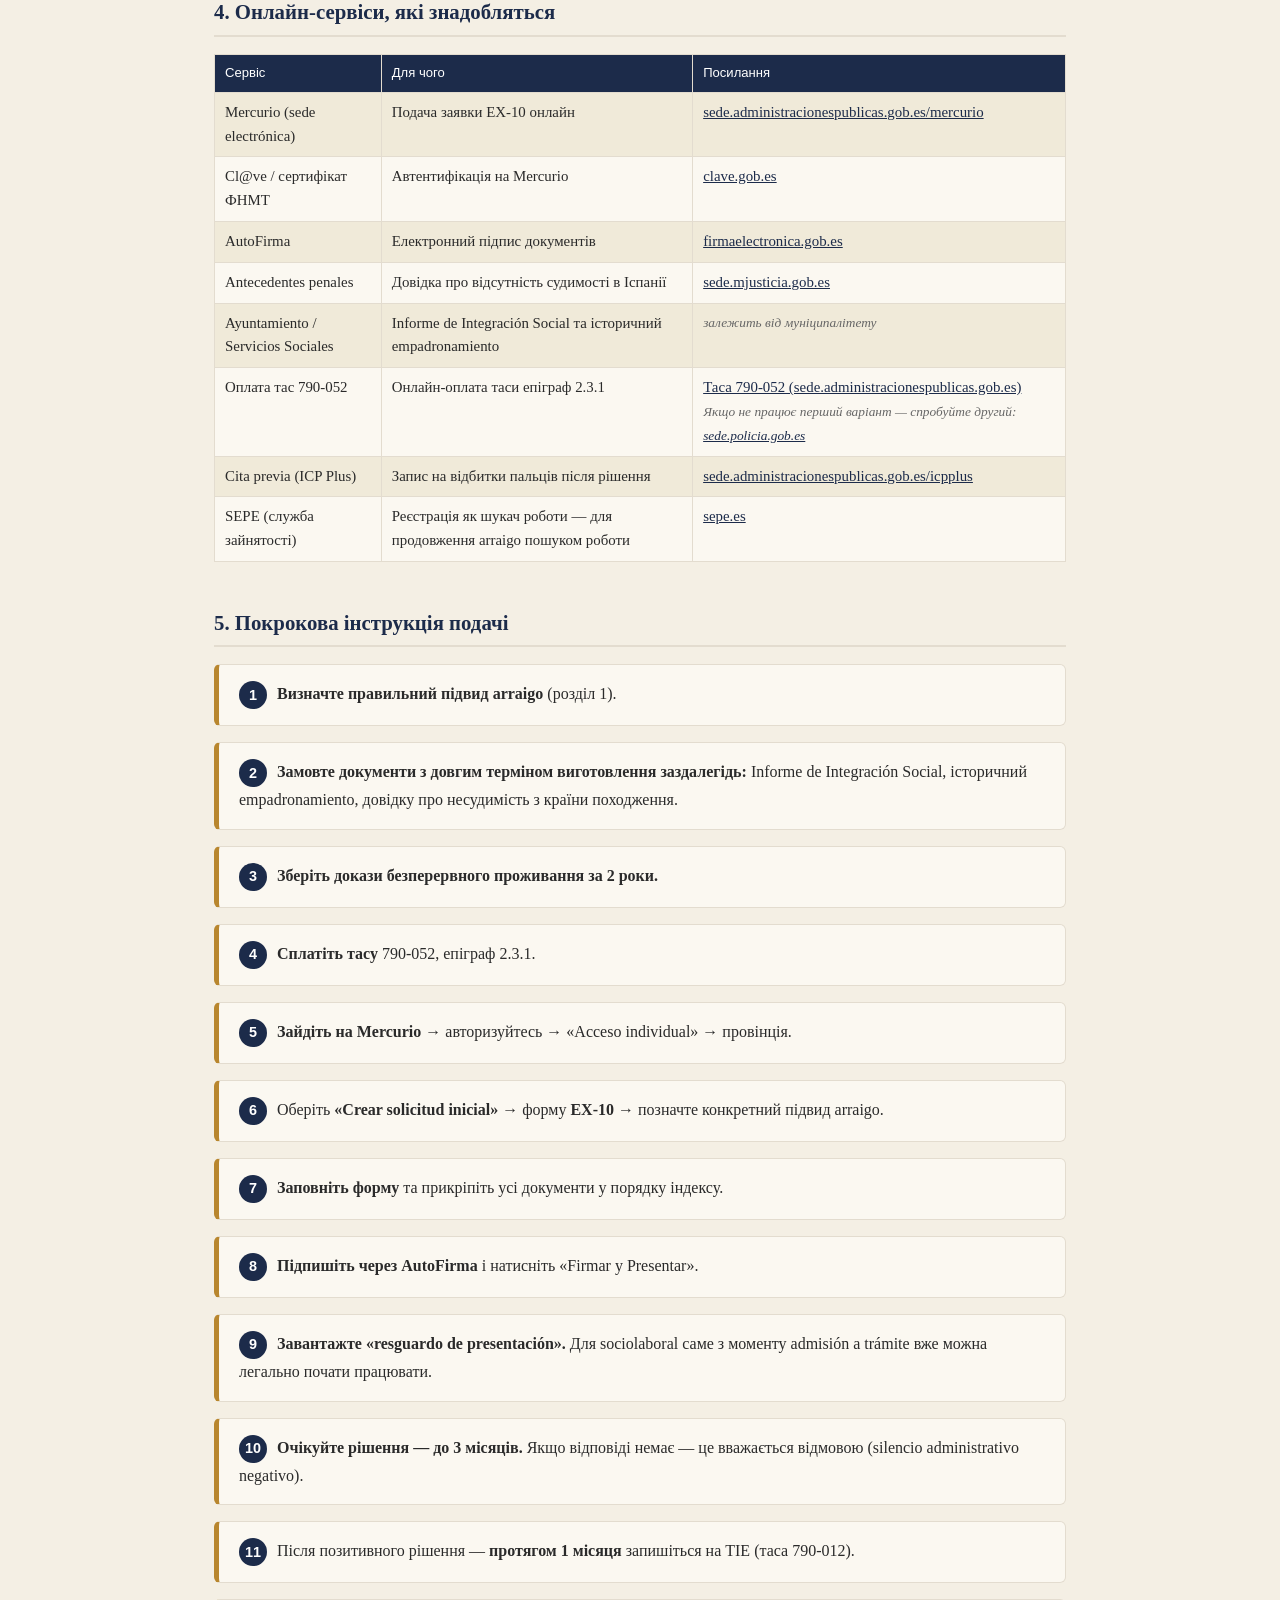
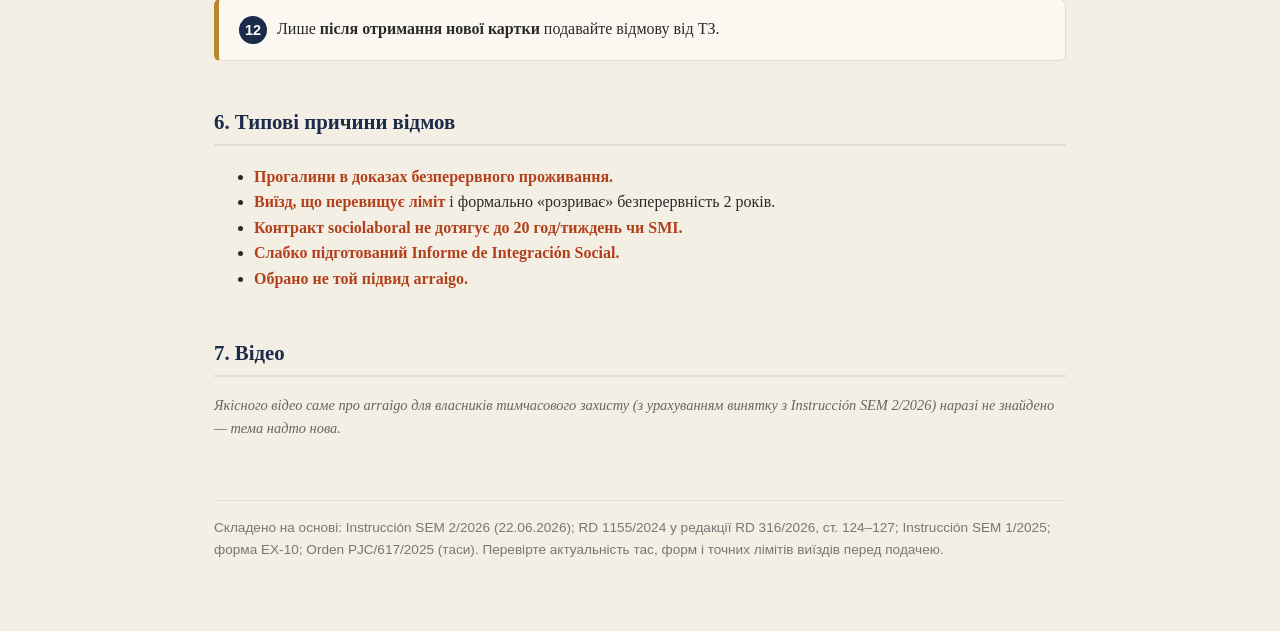
==== commit bd67988b: "Виправлено форму модифікації на EX-26, додано бланки та нормативку Форми: - модифікація за ст. 191 (" ====
--- a/pages/arraigo.html
+++ b/pages/arraigo.html
@@ -41,30 +41,31 @@
 <strong>Ключовий нюанс для власників тимчасового захисту:</strong> загальне правило ст. 126 (у редакції квітня 2026) забороняє подавати на arraigo тим, хто вже має чинну авторизацію проживання. Але Instrucción SEM 2/2026 прямо робить <strong>виняток</strong> для власників ТЗ — можна подавати на arraigo, навіть маючи чинний тимчасовий захист. Час на ТЗ зараховується повністю до потрібних 2 років проживання (крім arraigo familiar, де мінімальний строк не потрібен взагалі).
 </div>
 
-<h2>1. П'ять підвидів arraigo — який обрати</h2>
+<h2>1. П’ять підвидів arraigo — який обрати</h2>
+<p class="note">Самі підвиди перелічені у <strong>ст. 125.1</strong> регламенту; специфічні вимоги до кожного з них — у ст. 127. Строк дії: <strong>1 рік</strong> для всіх підвидів, окрім <strong>arraigo familiar — 5 років</strong>.</p>
 
 <div class="type-card">
-<h4>1) Arraigo sociolaboral (ст. 127.b)</h4>
+<h4>1) Arraigo sociolaboral (ст. 125.1.b)</h4>
 <p>Для тих, хто вже має пропозицію роботи або кілька. Потрібно: 2 роки проживання + контракт(и), що в сумі дають щонайменше <strong>20 год/тиждень</strong> і зарплату не нижче SMI (пропорційно ставці) або вище за convenio colectivo. З квітня 2026 — після прийняття заявки до розгляду (admisión a trámite) вже можна легально працювати, не чекаючи фінального рішення.</p>
 </div>
 
 <div class="type-card">
-<h4>2) Arraigo social (ст. 127.c)</h4>
+<h4>2) Arraigo social (ст. 125.1.c)</h4>
 <p>Для тих, у кого немає контракту, але є інша основа: власні кошти на утримання, кошти від родича-резидента, або підтверджена соціальна інтеграція. Потрібно: 2 роки проживання + або контракт (мін. SMI), або власні достатні кошти, або «informe de esfuerzo de integración» від автономної спільноти, або родинні зв'язки з резидентами Іспанії.</p>
 </div>
 
 <div class="type-card">
-<h4>3) Arraigo socioformativo (ст. 127.d)</h4>
+<h4>3) Arraigo socioformativo (ст. 125.1.d)</h4>
 <p>Для тих, хто навчається або збирається навчатись: середня освіта другого ступеня, FP (Grado C, рівні 1–3), доросла освіта. Потрібно: 2 роки проживання + зарахування (або зобов'язання зарахуватись протягом 3 міс.) + «Informe de Integración Social». Дозволяє працювати до 30 год/тиждень за наймом під час навчання.</p>
 </div>
 
 <div class="type-card">
-<h4>4) Arraigo familiar (ст. 127.e)</h4>
+<h4>4) Arraigo familiar (ст. 125.1.e)</h4>
 <p>Єдиний підвид <strong>без мінімального строку проживання</strong>. Обмежений випадками: батько/матір неповнолітньої дитини з іспанським/ЄС громадянством, дитина осіб, які первісно мали іспанське громадянство, або опікун особи з інвалідністю — громадянина ЄС/ЄЕЗ/Швейцарії.</p>
 </div>
 
 <div class="type-card">
-<h4>5) Arraigo de segunda oportunidad (ст. 127.a)</h4>
+<h4>5) Arraigo de segunda oportunidad (ст. 125.1.a)</h4>
 <p>Для тих, хто раніше вже мав легальну резиденцію в Іспанії (не за arraigo), але не зміг її поновити з причин, не пов'язаних з громадським порядком/безпекою. Потрібно 2 роки проживання за останні періоди. <span class="note">Для тих, хто безперервно перебуває на тимчасовому захисті (без розриву/невідновлення резиденції), цей підвид зазвичай не застосовний — він для випадків, коли попередню резиденцію не вдалося поновити.</span></p>
 </div>
 
@@ -127,7 +128,7 @@
 <tr><td>AutoFirma</td><td>Електронний підпис документів</td><td><a href="https://firmaelectronica.gob.es/Home/Descargas.html" target="_blank">firmaelectronica.gob.es</a></td></tr>
 <tr><td>Antecedentes penales</td><td>Довідка про відсутність судимості в Іспанії</td><td><a href="https://sede.mjusticia.gob.es/es/tramites/certificado-antecedentes-penales" target="_blank">sede.mjusticia.gob.es</a></td></tr>
 <tr><td>Ayuntamiento / Servicios Sociales</td><td>Informe de Integración Social та історичний empadronamiento</td><td class="note">залежить від муніципалітету</td></tr>
-<tr><td>Оплата тас 790-052</td><td>Онлайн-оплата таси епіграф 2.3.1</td><td><a href="https://sede.policia.gob.es/Tasa790_052/ImpresoRellenar.aspx" target="_blank">sede.policia.gob.es</a></td></tr>
+<tr><td>Оплата тас 790-052</td><td>Онлайн-оплата таси епіграф 2.3.1</td><td><a href="https://sede.administracionespublicas.gob.es/pagina/index/directorio/tasa052" target="_blank">Таса 790-052 (sede.administracionespublicas.gob.es)</a><br><span class="note">Якщо не працює перший варіант — спробуйте другий: <a href="https://sede.policia.gob.es/Tasa790_052/ImpresoRellenar.aspx" target="_blank">sede.policia.gob.es</a></span></td></tr>
 <tr><td>Cita previa (ICP Plus)</td><td>Запис на відбитки пальців після рішення</td><td><a href="https://sede.administracionespublicas.gob.es/icpplus/index.html" target="_blank">sede.administracionespublicas.gob.es/icpplus</a></td></tr>
 <tr><td>SEPE (служба зайнятості)</td><td>Реєстрація як шукач роботи — для продовження arraigo пошуком роботи</td><td><a href="https://www.sepe.es/" target="_blank">sepe.es</a></td></tr>
 </table>
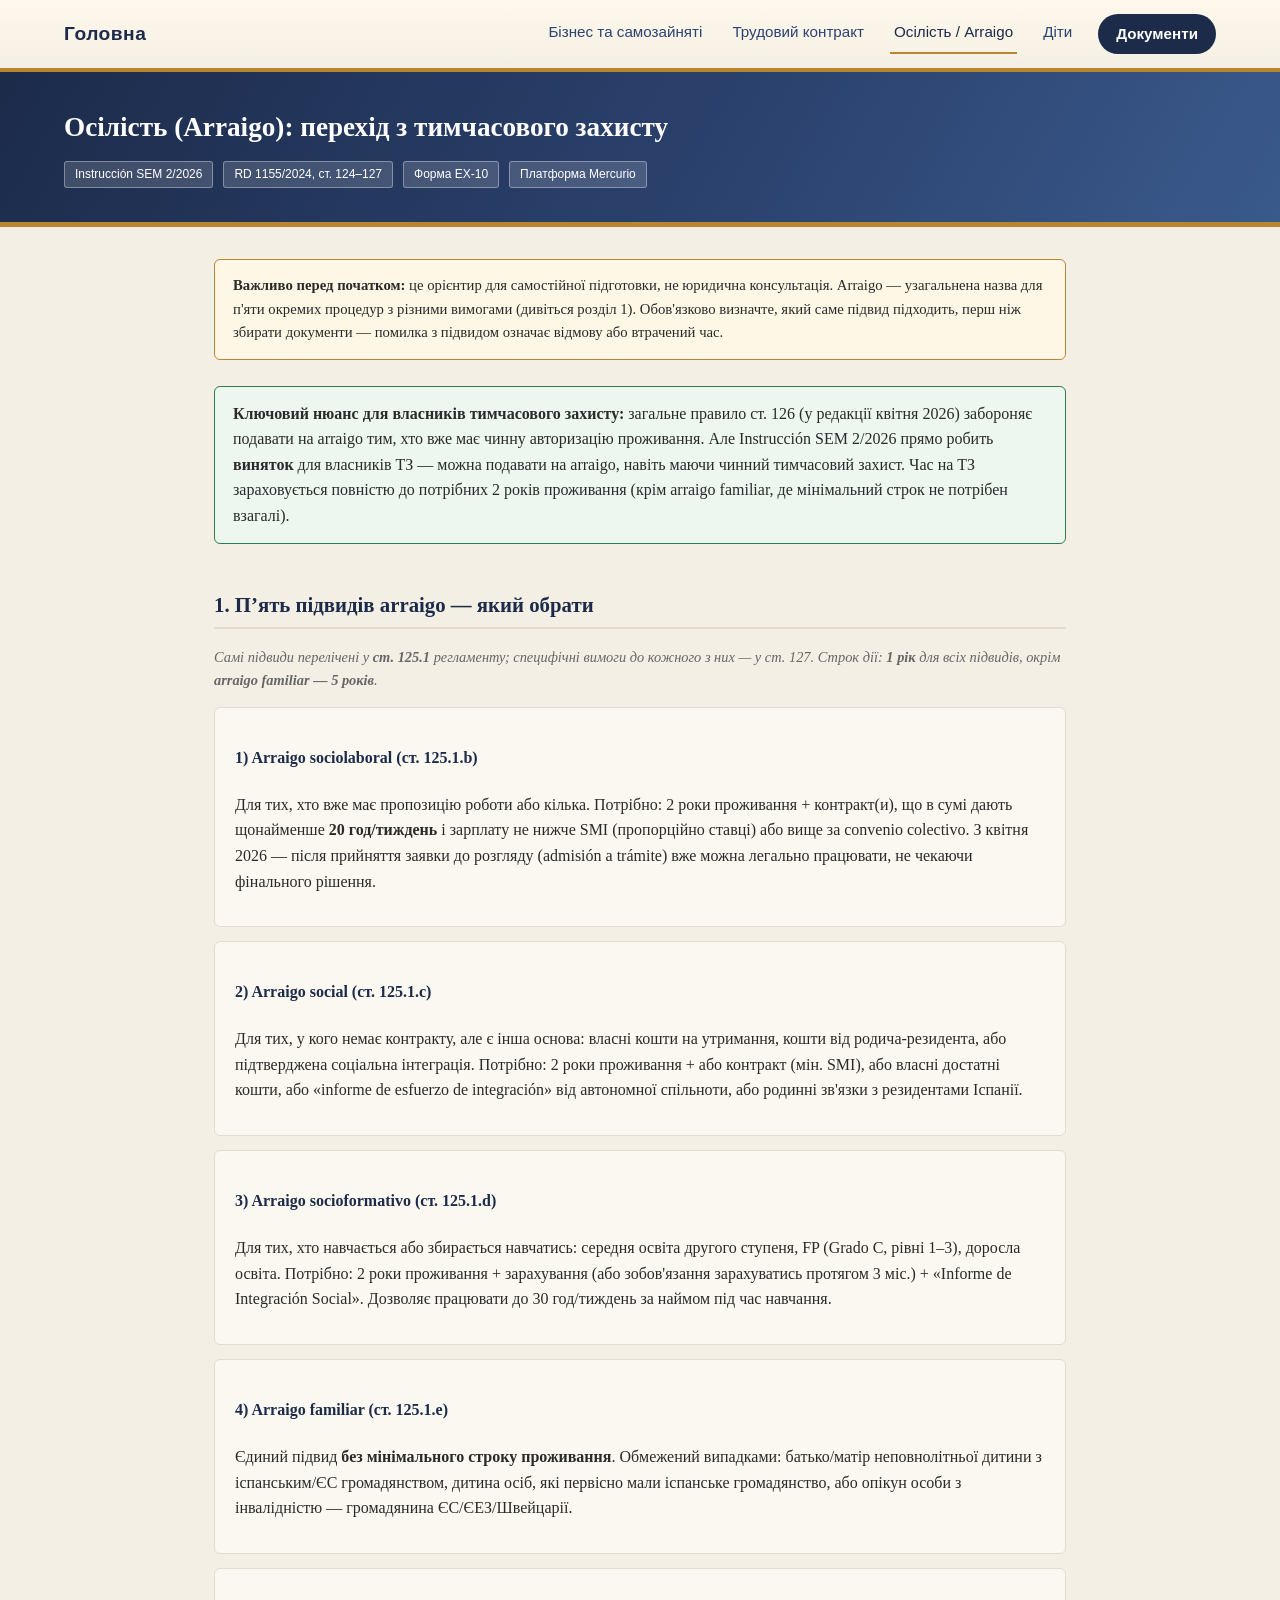
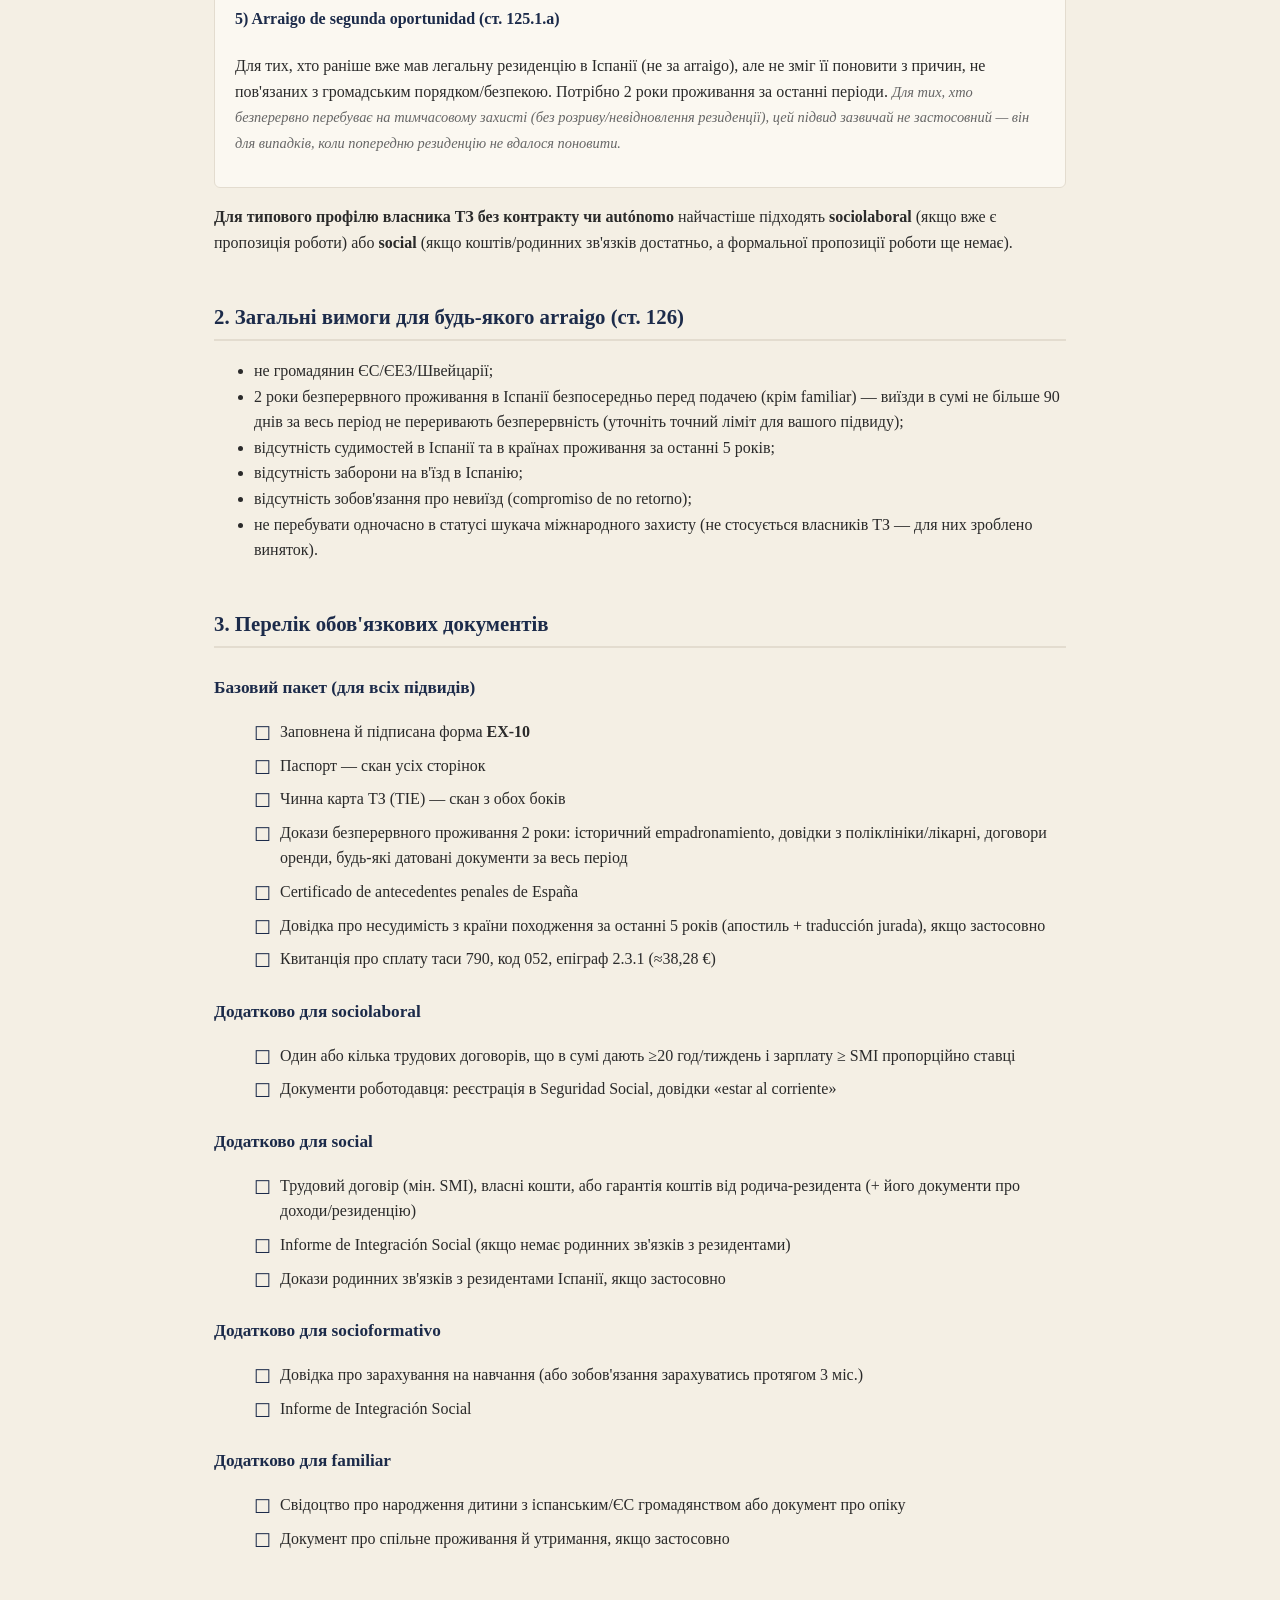
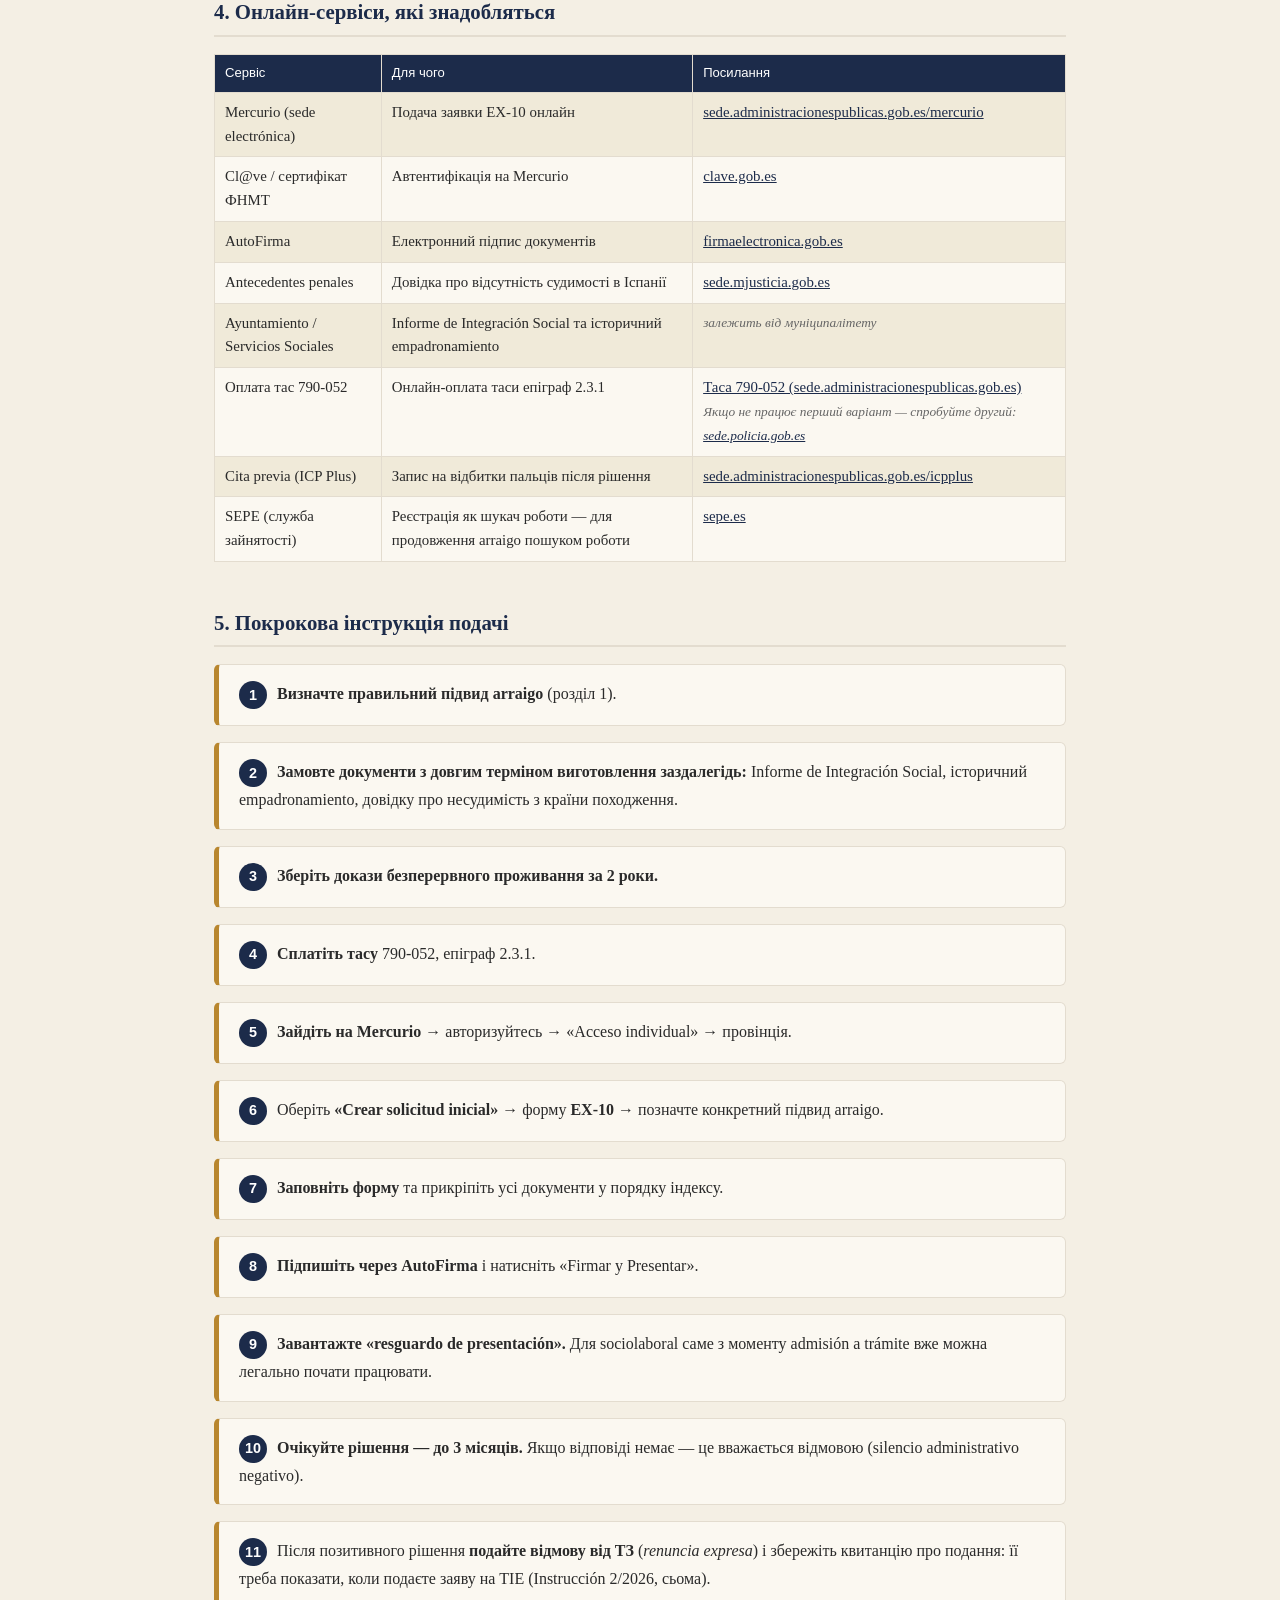
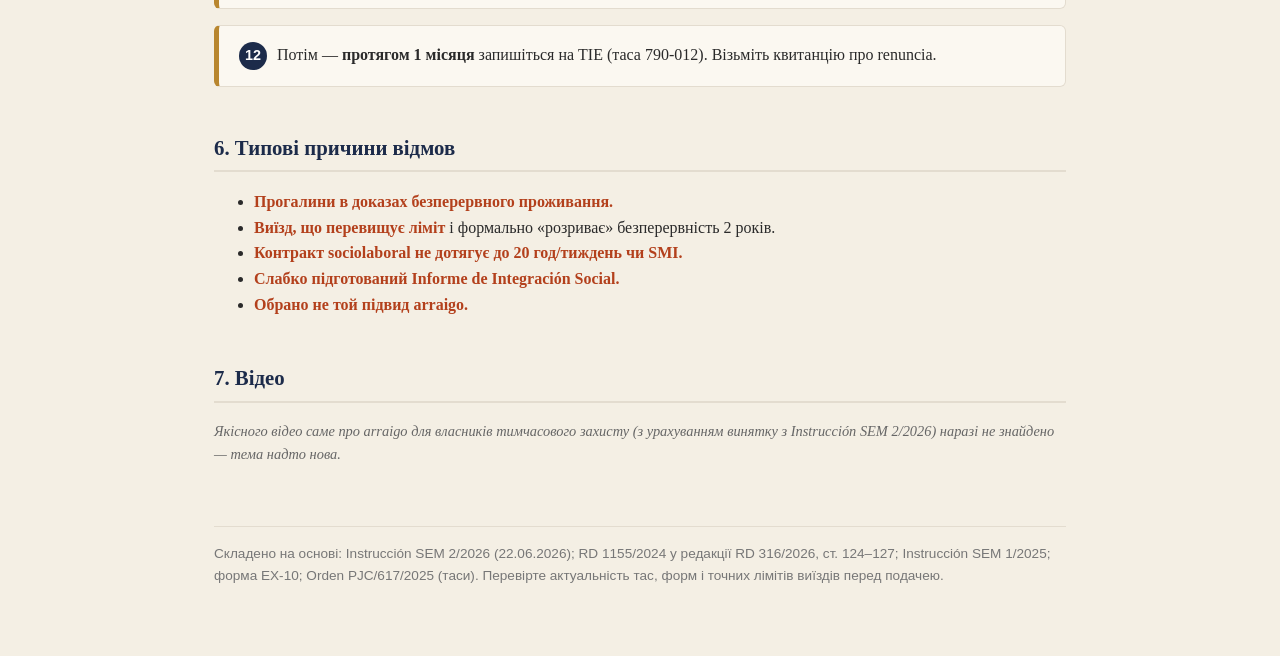
==== commit 6ad3bec8: "Виправлено cuenta-propia за нормативкою, уточнено строк renuncia Прибрано IPREM і свідоцтво про наро" ====
--- a/pages/arraigo.html
+++ b/pages/arraigo.html
@@ -144,8 +144,8 @@
 <div class="step"><span class="step-num">8</span><strong>Підпишіть через AutoFirma</strong> і натисніть «Firmar y Presentar».</div>
 <div class="step"><span class="step-num">9</span><strong>Завантажте «resguardo de presentación».</strong> Для sociolaboral саме з моменту admisión a trámite вже можна легально почати працювати.</div>
 <div class="step"><span class="step-num">10</span><strong>Очікуйте рішення — до 3 місяців.</strong> Якщо відповіді немає — це вважається відмовою (silencio administrativo negativo).</div>
-<div class="step"><span class="step-num">11</span>Після позитивного рішення — <strong>протягом 1 місяця</strong> запишіться на TIE (таса 790-012).</div>
-<div class="step"><span class="step-num">12</span>Лише <strong>після отримання нової картки</strong> подавайте відмову від ТЗ.</div>
+<div class="step"><span class="step-num">11</span>Після позитивного рішення <strong>подайте відмову від ТЗ</strong> (<em>renuncia expresa</em>) і збережіть квитанцію про подання: її треба показати, коли подаєте заяву на TIE (Instrucción 2/2026, сьома).</div>
+<div class="step"><span class="step-num">12</span>Потім — <strong>протягом 1 місяця</strong> запишіться на TIE (таса 790-012). Візьміть квитанцію про renuncia.</div>
 
 <h2>6. Типові причини відмов</h2>
 <ul>
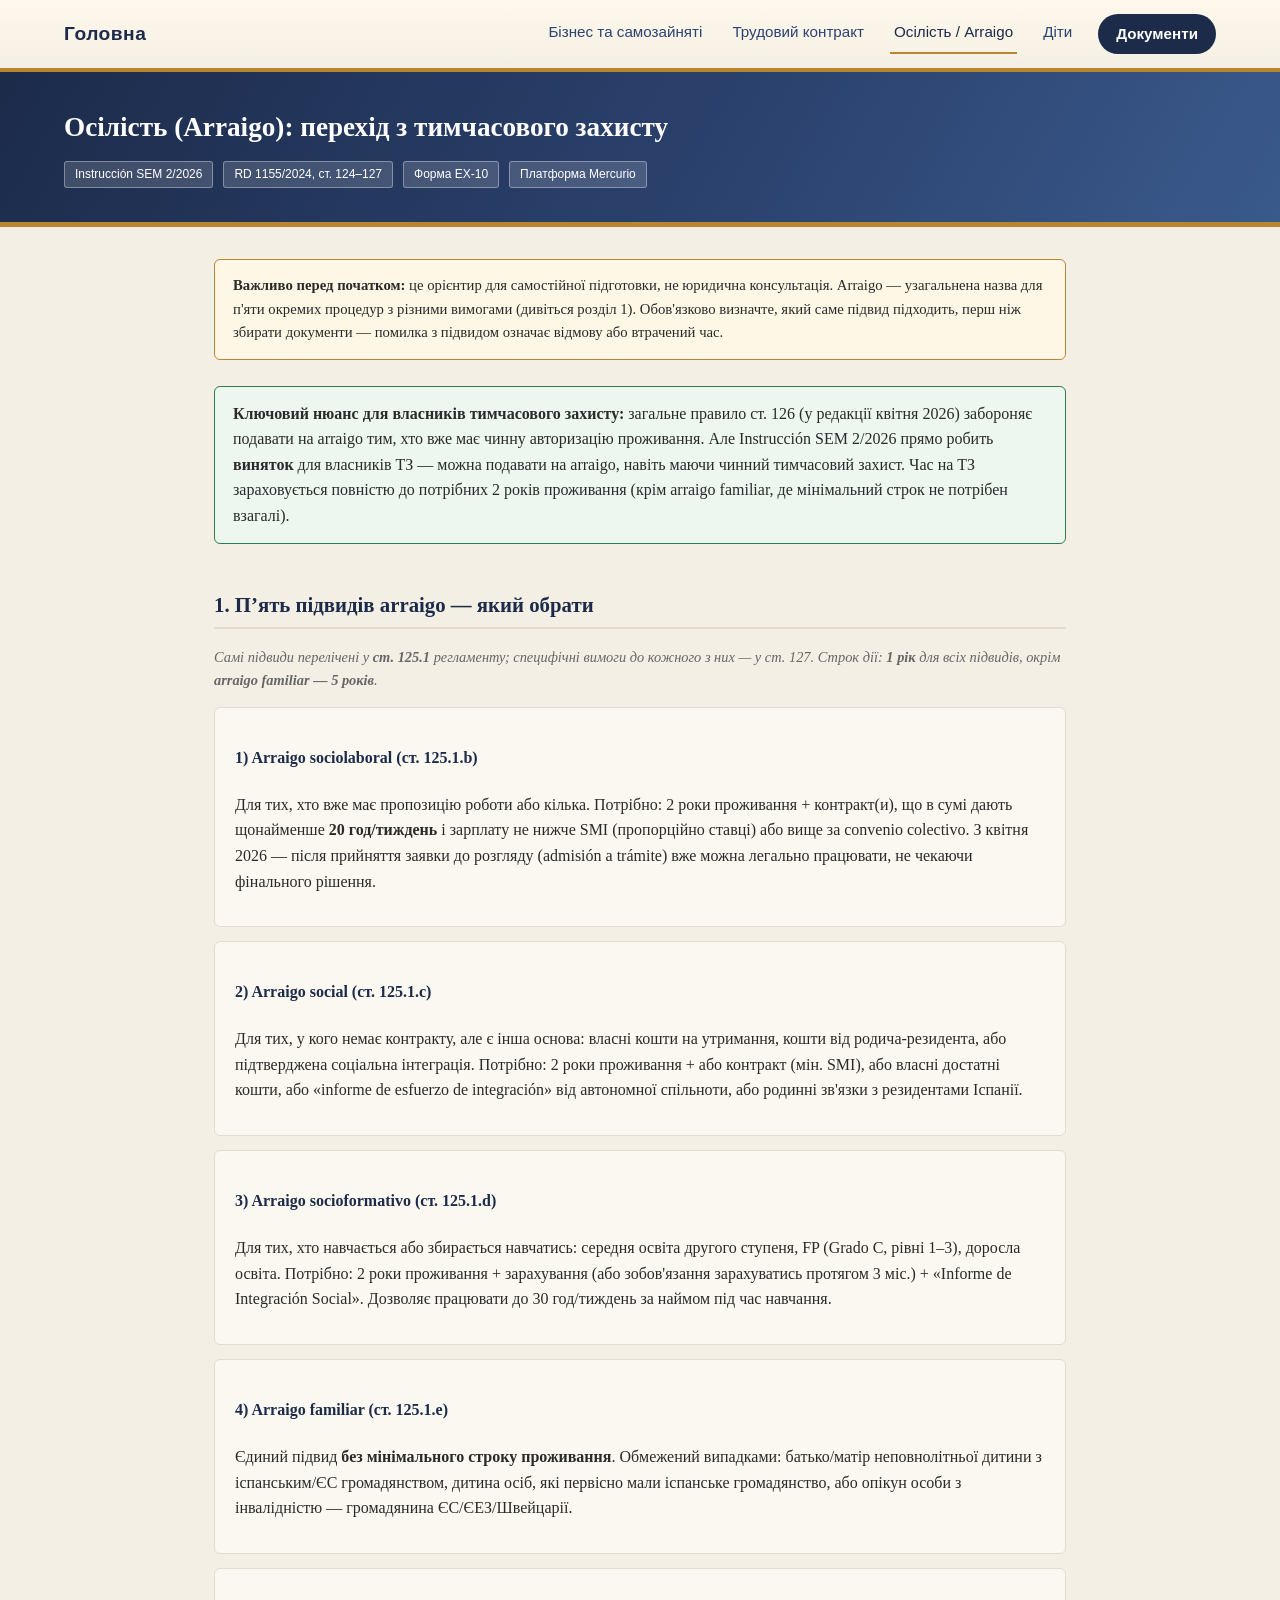
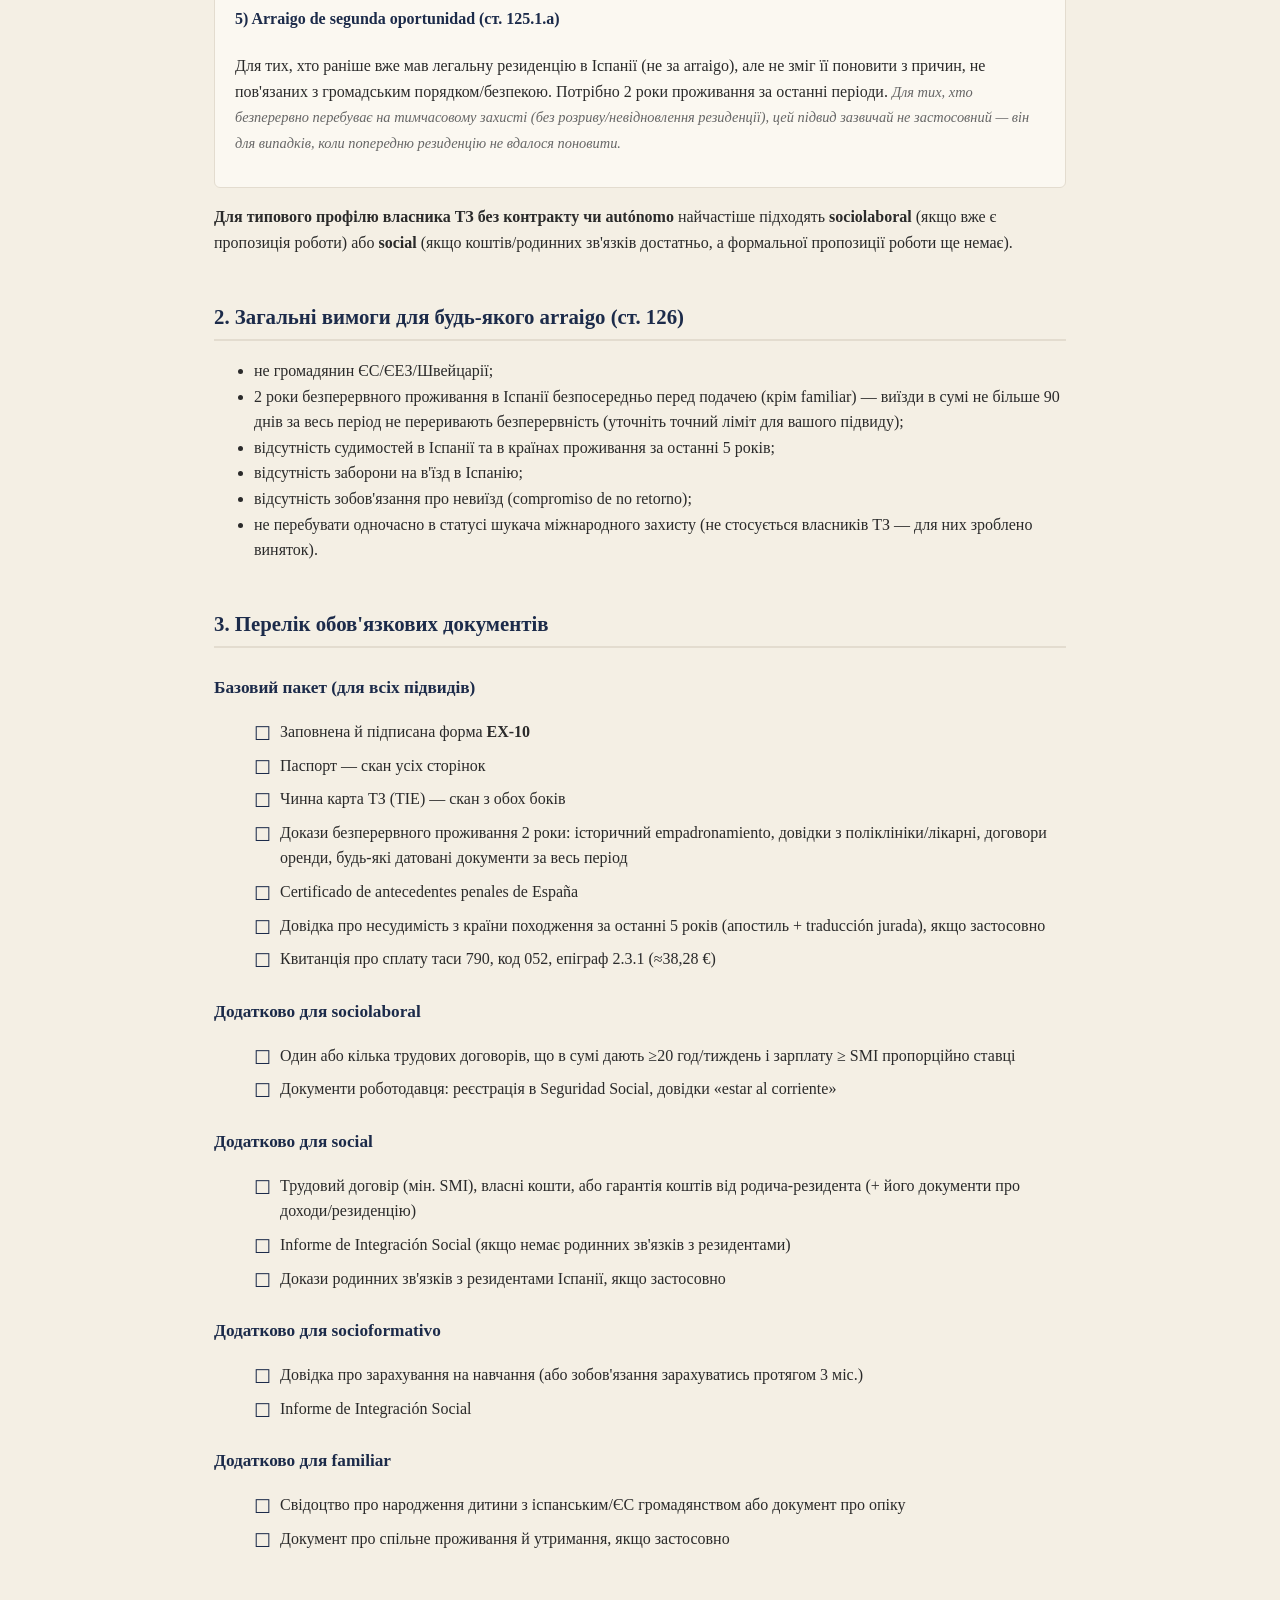
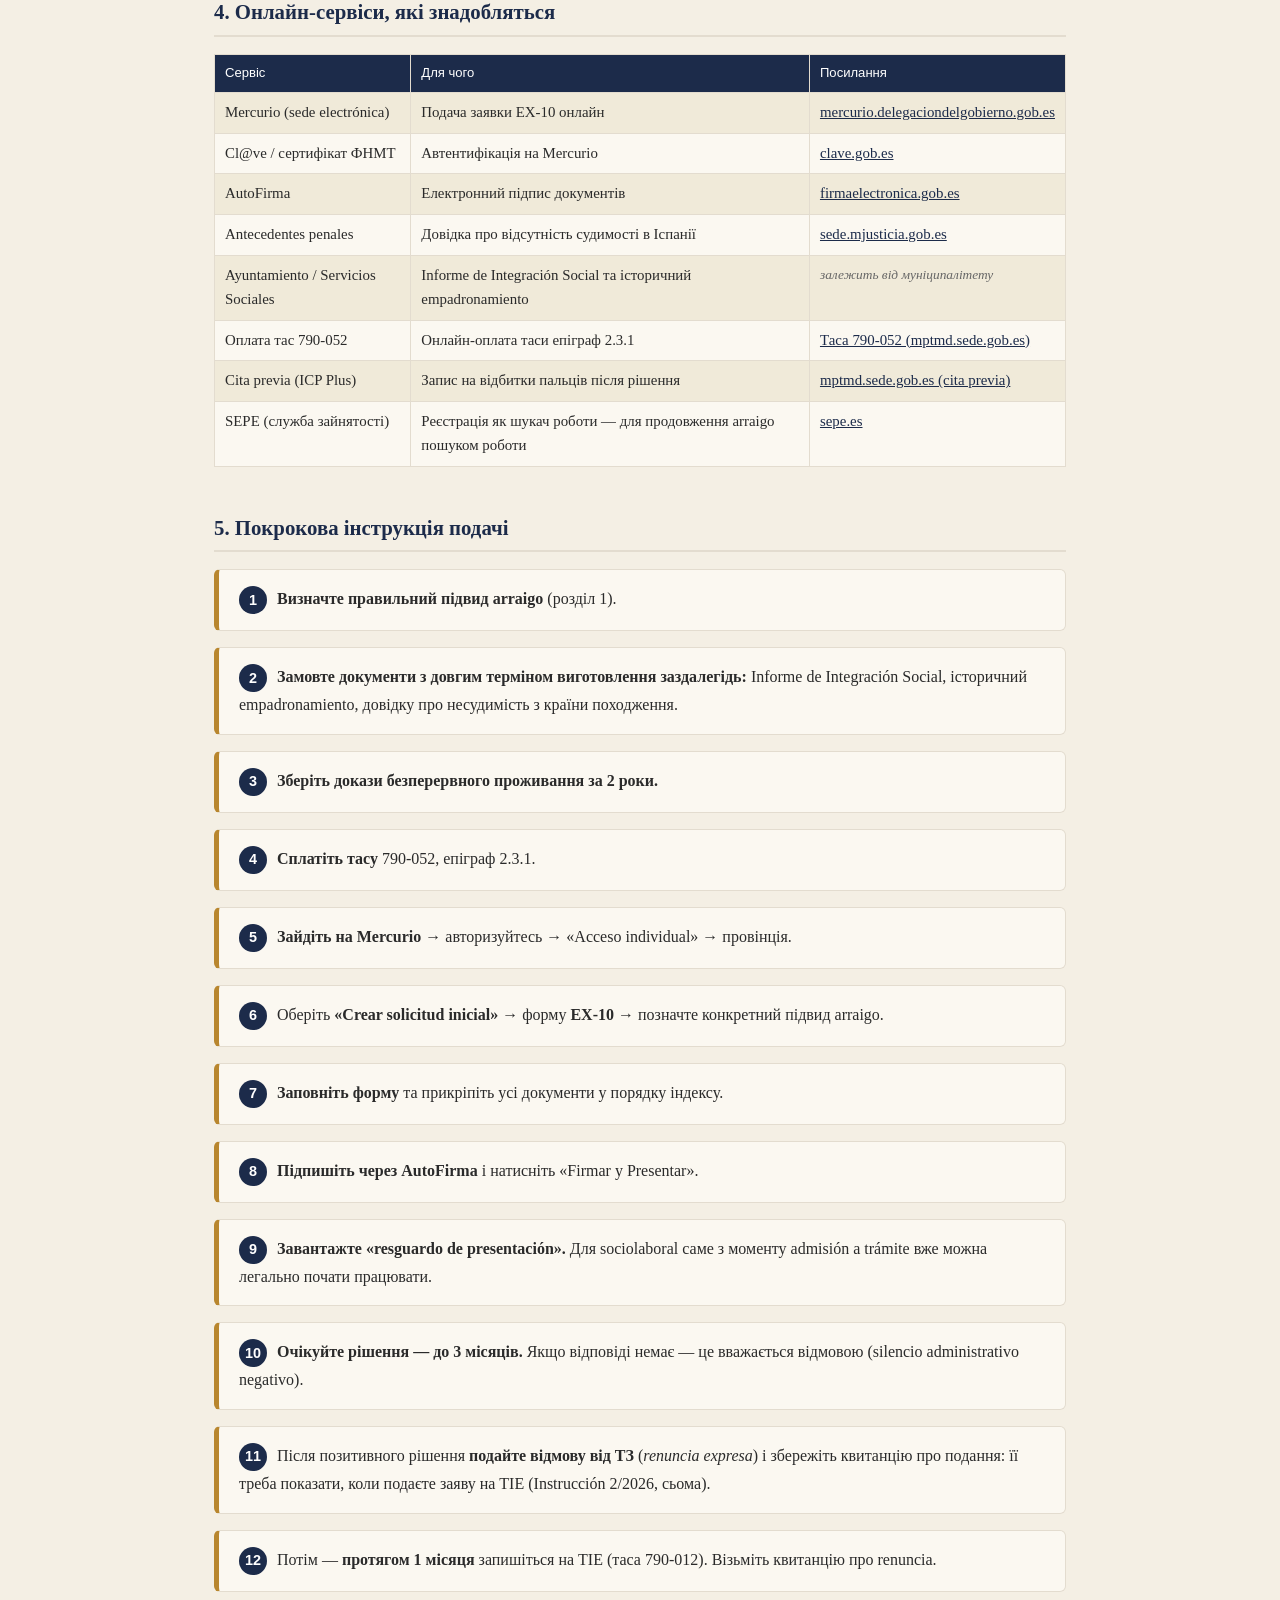
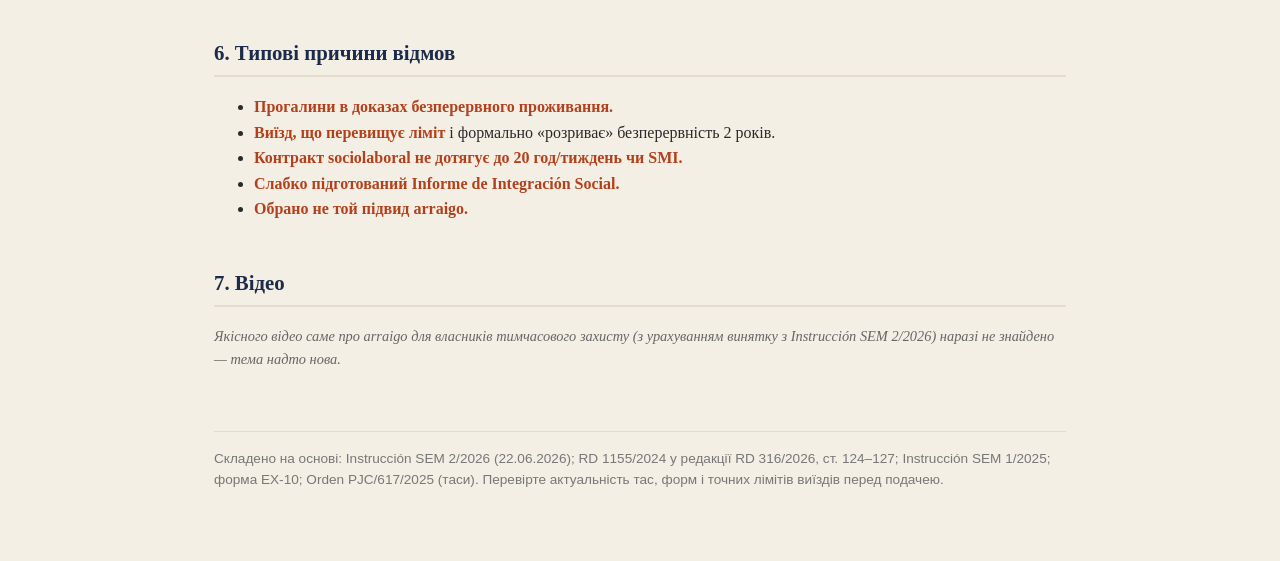
==== commit 99886b96: "Оновлено посилання: сайт Міністерства переїхав на mptmd.sede.gob.es, Mercurio на delegaciondelgobier" ====
--- a/pages/arraigo.html
+++ b/pages/arraigo.html
@@ -123,13 +123,13 @@
 
 <table>
 <tr><th>Сервіс</th><th>Для чого</th><th>Посилання</th></tr>
-<tr><td>Mercurio (sede electrónica)</td><td>Подача заявки EX-10 онлайн</td><td><a href="https://sede.administracionespublicas.gob.es/mercurio/inicioMercurio.html" target="_blank">sede.administracionespublicas.gob.es/mercurio</a></td></tr>
+<tr><td>Mercurio (sede electrónica)</td><td>Подача заявки EX-10 онлайн</td><td><a href="https://mercurio.delegaciondelgobierno.gob.es/mercurio" target="_blank">mercurio.delegaciondelgobierno.gob.es</a></td></tr>
 <tr><td>Cl@ve / сертифікат ФНМТ</td><td>Автентифікація на Mercurio</td><td><a href="https://clave.gob.es/" target="_blank">clave.gob.es</a></td></tr>
 <tr><td>AutoFirma</td><td>Електронний підпис документів</td><td><a href="https://firmaelectronica.gob.es/Home/Descargas.html" target="_blank">firmaelectronica.gob.es</a></td></tr>
 <tr><td>Antecedentes penales</td><td>Довідка про відсутність судимості в Іспанії</td><td><a href="https://sede.mjusticia.gob.es/es/tramites/certificado-antecedentes-penales" target="_blank">sede.mjusticia.gob.es</a></td></tr>
 <tr><td>Ayuntamiento / Servicios Sociales</td><td>Informe de Integración Social та історичний empadronamiento</td><td class="note">залежить від муніципалітету</td></tr>
-<tr><td>Оплата тас 790-052</td><td>Онлайн-оплата таси епіграф 2.3.1</td><td><a href="https://sede.administracionespublicas.gob.es/pagina/index/directorio/tasa052" target="_blank">Таса 790-052 (sede.administracionespublicas.gob.es)</a><br><span class="note">Якщо не працює перший варіант — спробуйте другий: <a href="https://sede.policia.gob.es/Tasa790_052/ImpresoRellenar.aspx" target="_blank">sede.policia.gob.es</a></span></td></tr>
-<tr><td>Cita previa (ICP Plus)</td><td>Запис на відбитки пальців після рішення</td><td><a href="https://sede.administracionespublicas.gob.es/icpplus/index.html" target="_blank">sede.administracionespublicas.gob.es/icpplus</a></td></tr>
+<tr><td>Оплата тас 790-052</td><td>Онлайн-оплата таси епіграф 2.3.1</td><td><a href="https://mptmd.sede.gob.es/pagina?id=Tasa-052" target="_blank">Таса 790-052 (mptmd.sede.gob.es)</a></td></tr>
+<tr><td>Cita previa (ICP Plus)</td><td>Запис на відбитки пальців після рішення</td><td><a href="https://mptmd.sede.gob.es/pagina?id=Extranjeria-cita-previa-extranjeria" target="_blank">mptmd.sede.gob.es (cita previa)</a></td></tr>
 <tr><td>SEPE (служба зайнятості)</td><td>Реєстрація як шукач роботи — для продовження arraigo пошуком роботи</td><td><a href="https://www.sepe.es/" target="_blank">sepe.es</a></td></tr>
 </table>
 
